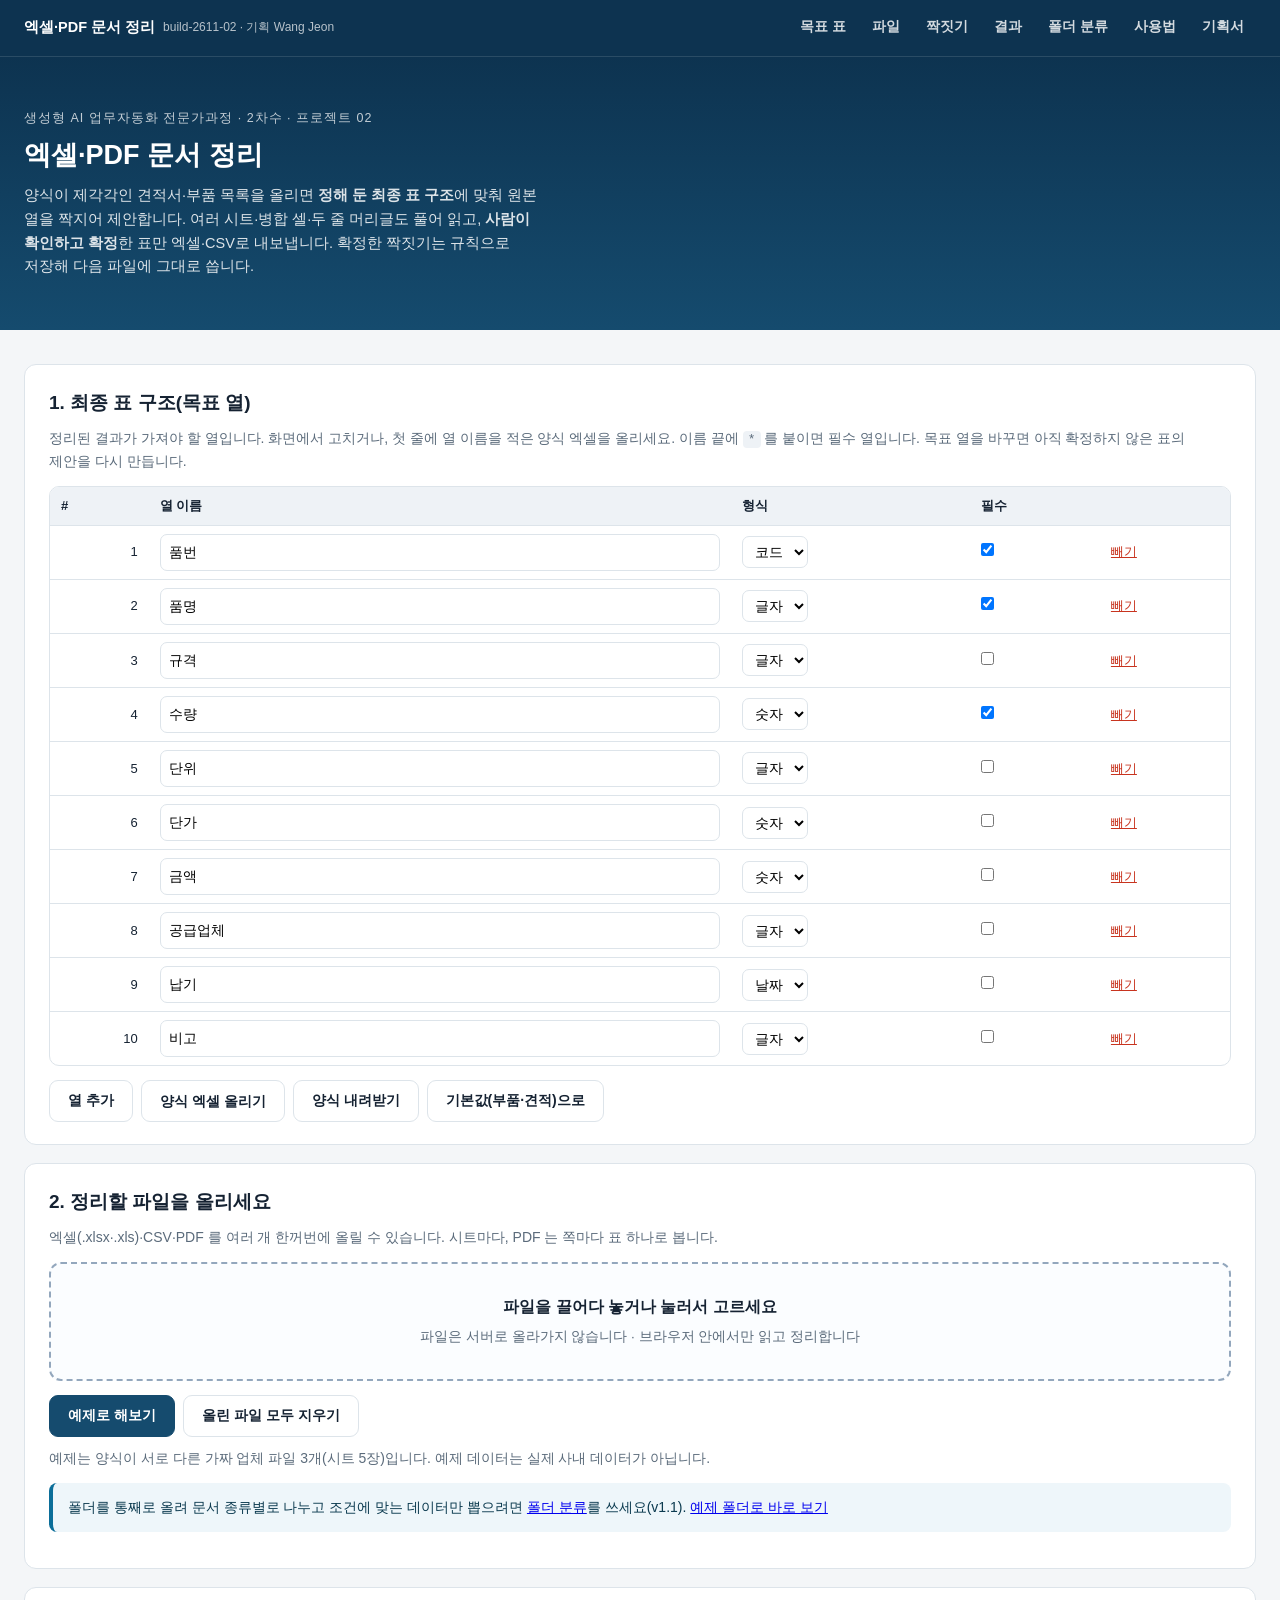
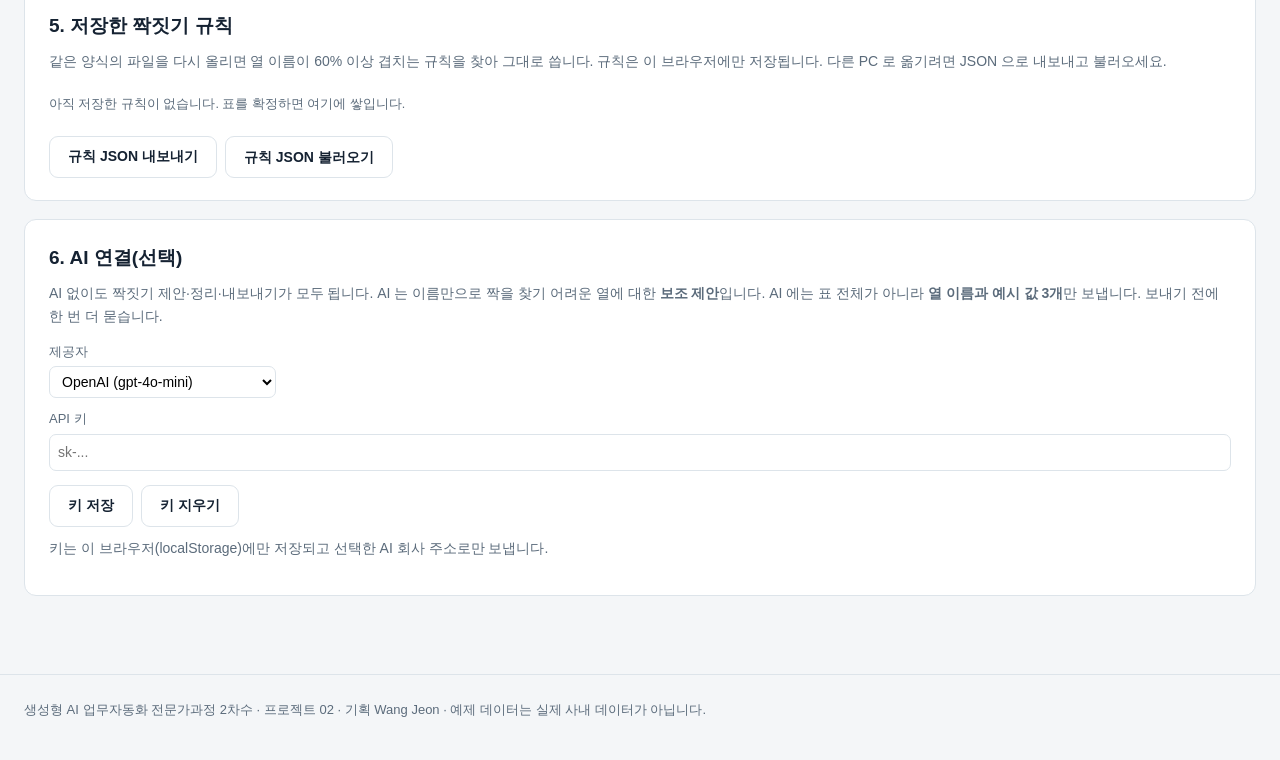
==== index.html @ 03730f7c "build-2611-02 임시 배포 Co-Authored-By: Claude Opus 5.5 <noreply@anthropic.com>" ====
<!DOCTYPE html>
<html lang="ko">
<head>
<meta charset="UTF-8">
<meta name="viewport" content="width=device-width, initial-scale=1.0">
<title>엑셀·PDF 문서 정리 — 정해진 표 구조로 열 짝짓기</title>
<meta name="description" content="양식이 제각각인 엑셀·PDF 표를 올리면 정해진 최종 표 구조에 맞춰 원본 열을 짝지어 제안하고, 사람이 확정하면 엑셀·CSV로 정리해 줍니다. 여러 시트·병합 셀·여러 줄 머리글을 처리합니다. 파일은 브라우저 안에서만 처리합니다.">
<link rel="icon" href="favicon.svg" type="image/svg+xml">
<link rel="canonical" href="https://build-2611-02.jobability.co.kr/">
<meta name="robots" content="index,follow">
<meta property="og:type" content="website">
<meta property="og:site_name" content="생성형 AI 업무자동화 전문가과정 · 2차수">
<meta property="og:url" content="https://build-2611-02.jobability.co.kr/">
<meta property="og:title" content="엑셀·PDF 문서 정리 — 생성형 AI 업무자동화 전문가과정 2차수">
<meta property="og:description" content="제각각인 엑셀·PDF 표를 정해진 표 구조로 — 열 짝짓기 제안, 사람이 확정, 엑셀·CSV 내려받기.">
<meta property="og:image" content="https://build-2611-02.jobability.co.kr/og-index.png">
<meta property="og:image:width" content="1200">
<meta property="og:image:height" content="630">
<meta property="og:locale" content="ko_KR">
<meta name="twitter:card" content="summary_large_image">
<link rel="stylesheet" href="css/style.css">
<link rel="stylesheet" href="css/app.css">
</head>
<body>

<nav class="topnav" aria-label="주요 메뉴">
  <div class="topnav-inner">
    <a class="topnav-brand" href="index.html">엑셀·PDF 문서 정리 <small>build-2611-02 · 기획 Wang Jeon</small></a>
    <ul class="topnav-links">
      <li><a href="#s-target">목표 표</a></li>
      <li><a href="#s-files">파일</a></li>
      <li><a href="#s-map">짝짓기</a></li>
      <li><a href="#s-result">결과</a></li>
      <li><a href="folder.html">폴더 분류</a></li>
      <li><a href="guide.html">사용법</a></li>
      <li><a href="plan.html">기획서</a></li>
    </ul>
  </div>
</nav>

<header class="hero"><div class="wrap">
  <div class="eyebrow">생성형 AI 업무자동화 전문가과정 · 2차수 · 프로젝트 02</div>
  <h1>엑셀·PDF 문서 정리</h1>
  <p>양식이 제각각인 견적서·부품 목록을 올리면 <b>정해 둔 최종 표 구조</b>에 맞춰 원본 열을 짝지어 제안합니다.
     여러 시트·병합 셀·두 줄 머리글도 풀어 읽고, <b>사람이 확인하고 확정</b>한 표만 엑셀·CSV로 내보냅니다.
     확정한 짝짓기는 규칙으로 저장해 다음 파일에 그대로 씁니다.</p>
</div></header>

<main><div class="wrap">

<section id="s-target" class="card">
  <h2 style="margin-top:0">1. 최종 표 구조(목표 열)</h2>
  <p class="sub">정리된 결과가 가져야 할 열입니다. 화면에서 고치거나, 첫 줄에 열 이름을 적은 양식 엑셀을 올리세요.
     이름 끝에 <code>*</code> 를 붙이면 필수 열입니다. 목표 열을 바꾸면 아직 확정하지 않은 표의 제안을 다시 만듭니다.</p>
  <div class="tablewrap"><table class="targets">
    <thead><tr><th>#</th><th>열 이름</th><th>형식</th><th>필수</th><th></th></tr></thead>
    <tbody id="targets"></tbody>
  </table></div>
  <div class="btnrow">
    <button class="btn" id="btn-add-target">열 추가</button>
    <label class="btn" for="tpl-file">양식 엑셀 올리기</label>
    <input type="file" id="tpl-file" accept=".xlsx,.xls,.csv">
    <button class="btn" id="btn-tpl">양식 내려받기</button>
    <button class="btn" id="btn-reset-target">기본값(부품·견적)으로</button>
  </div>
  <div id="target-status"></div>
</section>

<section id="s-files" class="card">
  <h2 style="margin-top:0">2. 정리할 파일을 올리세요</h2>
  <p class="sub">엑셀(.xlsx·.xls)·CSV·PDF 를 여러 개 한꺼번에 올릴 수 있습니다. 시트마다, PDF 는 쪽마다 표 하나로 봅니다.</p>
  <label class="drop" id="drop">
    <input type="file" id="file" accept=".xlsx,.xls,.csv,.pdf" multiple>
    <b>파일을 끌어다 놓거나 눌러서 고르세요</b>
    <span>파일은 서버로 올라가지 않습니다 · 브라우저 안에서만 읽고 정리합니다</span>
  </label>
  <div class="btnrow">
    <button class="btn primary" id="btn-sample">예제로 해보기</button>
    <button class="btn" id="btn-clear-files">올린 파일 모두 지우기</button>
  </div>
  <p class="sub" style="margin-top:10px">예제는 양식이 서로 다른 가짜 업체 파일 3개(시트 5장)입니다. 예제 데이터는 실제 사내 데이터가 아닙니다.</p>
  <div class="note lead-link">폴더를 통째로 올려 문서 종류별로 나누고 조건에 맞는 데이터만 뽑으려면 <a href="folder.html">폴더 분류</a>를 쓰세요(v1.1).
    <a href="folder.html#example" id="go-folder-sample">예제 폴더로 바로 보기</a></div>
  <div id="sample-links" class="btnrow"></div>
  <div id="file-status"></div>
  <div id="tables-box" hidden>
    <h3>읽은 표</h3>
    <ul id="tables" class="tables"></ul>
    <div class="btnrow">
      <button class="btn" id="btn-confirm-all">검토 중인 표를 제안대로 모두 확정</button>
    </div>
  </div>
</section>

<section id="s-map" class="card" hidden>
  <h2 style="margin-top:0">3. 열 짝짓기 확인</h2>
  <div id="map-head"></div>
  <div class="ctrl">
    <label>머리글 시작 행 <input type="number" id="h-start" min="1" step="1"></label>
    <label>머리글 줄 수 <input type="number" id="h-count" min="1" max="5" step="1"></label>
    <button class="btn" id="h-apply">이 머리글로 다시 읽기</button>
    <button class="btn" id="h-auto">자동으로</button>
  </div>
  <p class="sub">원본 미리보기 — 진한 줄은 머리글, 흐린 줄은 버린 줄(합계 등), <span class="mf-chip">병</span> 표시 칸은 병합 범위를 풀어 채운 값입니다.</p>
  <div class="tablewrap preview" id="preview"></div>
  <h3>목표 열 ← 원본</h3>
  <div class="tablewrap"><table class="maptable">
    <thead><tr><th>목표 열</th><th>원본에서 가져올 곳</th><th>근거</th><th>미리보기(앞 3줄)</th></tr></thead>
    <tbody id="maptable"></tbody>
  </table></div>
  <div class="btnrow">
    <button class="btn primary" id="btn-confirm">이 표 확정</button>
    <button class="btn" id="btn-resuggest">규칙 기반으로 다시 제안</button>
    <button class="btn" id="btn-ai">AI 제안 받기(선택)</button>
    <button class="btn" id="btn-exclude">이 표 빼기</button>
  </div>
  <div class="ctrl">
    <label class="chk"><input type="checkbox" id="save-rule" checked> 확정할 때 짝짓기 규칙으로 저장</label>
    <label>규칙 이름 <input type="text" id="rule-name" size="26"></label>
  </div>
  <div id="map-status"></div>
  <div id="map-issues"></div>
</section>

<section id="s-result" class="card" hidden>
  <h2 style="margin-top:0">4. 정리 결과</h2>
  <p class="sub">확정한 표만 모읍니다. 칸의 작은 표시는 그 값이 어디서 왔는지입니다 — 표시가 없는 값은 문서에 적힌 그대로입니다.</p>
  <div id="result-stats"></div>
  <div class="legend marks-legend" id="marks-legend"></div>
  <div class="tablewrap" id="result-table"></div>
  <div id="result-issues"></div>
  <div class="btnrow">
    <button class="btn green" id="btn-xlsx">엑셀로 내려받기</button>
    <button class="btn" id="btn-csv">CSV로 내려받기</button>
  </div>
</section>

<section id="s-rules" class="card">
  <h2 style="margin-top:0">5. 저장한 짝짓기 규칙</h2>
  <p class="sub">같은 양식의 파일을 다시 올리면 열 이름이 60% 이상 겹치는 규칙을 찾아 그대로 씁니다.
     규칙은 이 브라우저에만 저장됩니다. 다른 PC 로 옮기려면 JSON 으로 내보내고 불러오세요.</p>
  <ul id="rules" class="rules"></ul>
  <div class="btnrow">
    <button class="btn" id="btn-rules-export">규칙 JSON 내보내기</button>
    <label class="btn" for="rules-file">규칙 JSON 불러오기</label>
    <input type="file" id="rules-file" accept=".json,application/json">
  </div>
  <div id="rules-status"></div>
</section>

<section id="s-ai" class="card">
  <h2 style="margin-top:0">6. AI 연결(선택)</h2>
  <p class="sub">AI 없이도 짝짓기 제안·정리·내보내기가 모두 됩니다. AI 는 이름만으로 짝을 찾기 어려운 열에 대한 <b>보조 제안</b>입니다.
     AI 에는 표 전체가 아니라 <b>열 이름과 예시 값 3개</b>만 보냅니다. 보내기 전에 한 번 더 묻습니다.</p>
  <div class="form">
    <label>제공자
      <select id="ai-provider">
        <option value="openai">OpenAI (gpt-4o-mini)</option>
        <option value="anthropic">Anthropic (claude-haiku-5-5)</option>
      </select></label>
    <label class="wide">API 키 <input type="password" id="ai-key" autocomplete="off" placeholder="sk-..."></label>
  </div>
  <div class="btnrow">
    <button class="btn" id="btn-ai-save">키 저장</button>
    <button class="btn" id="btn-ai-forget">키 지우기</button>
  </div>
  <p class="sub" style="margin-top:10px">키는 이 브라우저(localStorage)에만 저장되고 선택한 AI 회사 주소로만 보냅니다.</p>
  <div id="ai-status"></div>
</section>

</div></main>

<footer><div class="wrap">
  생성형 AI 업무자동화 전문가과정 2차수 · 프로젝트 02 · 기획 Wang Jeon ·
  예제 데이터는 실제 사내 데이터가 아닙니다.
</div></footer>

<script src="lib/xlsx.full.min.js"></script>
<script src="js/engine.js"></script>
<script src="js/app.js"></script>
</body>
</html>
---- css/style.css ----
:root{
  --bg:#f4f6f8; --card:#fff; --ink:#152232; --sub:#5b6b7b; --line:#dde4ea;
  --brand:#154b6e; --brand-deep:#0d3350; --accent:#0b6e99;
  --ok:#0a6045; --warn:#7a4f00; --danger:#c8341f;
  --wrap:1320px; --pad:24px;
}
@media (max-width:640px){ :root{ --pad:16px; } }
*{box-sizing:border-box; margin:0; padding:0;}
html,body{background:var(--bg); color:var(--ink);
  font-family:"Pretendard","Apple SD Gothic Neo","Malgun Gothic",sans-serif;}
body{font-size:15px; line-height:1.65; word-break:keep-all; overflow-wrap:break-word;}

/* 상단 바는 고정 — 표를 아래로 훑는 동안에도 조작부가 보여야 한다.
   sticky 가 아니라 fixed 다: 조상에 overflow 가 걸리면 sticky 는 조용히 죽는다. */
.topnav{position:fixed; top:0; left:0; right:0; z-index:40;
  background:var(--brand-deep); border-bottom:1px solid rgba(255,255,255,.12);}
.topnav-inner{display:flex; align-items:center; justify-content:space-between;
  gap:20px; max-width:var(--wrap); margin:0 auto; padding:0 var(--pad); min-height:56px;}
.topnav-brand{display:flex; align-items:center; min-height:56px; color:#fff;
  font-weight:750; font-size:14.5px; text-decoration:none; white-space:nowrap;}
.topnav-brand small{font-weight:400; opacity:.7; font-size:12px; margin-left:8px;}
.topnav-links{display:flex; align-items:center; gap:2px; list-style:none; margin:0; padding:0;
  overflow-x:auto; scrollbar-width:none;}
.topnav-links::-webkit-scrollbar{display:none;}
.topnav-links a{display:flex; align-items:center; min-height:56px; padding:0 12px;
  color:rgba(255,255,255,.82); text-decoration:none; font-size:13.5px; font-weight:600;
  white-space:nowrap; border-bottom:2px solid transparent;}
.topnav-links a:hover{color:#fff;}
.topnav-links a.active{color:#fff; border-bottom-color:#7ec8a0;}
@media (max-width:860px){
  .topnav-inner{gap:10px; padding:0 14px; min-height:52px;}
  .topnav-brand{min-height:52px; font-size:13.5px;} .topnav-brand small{display:none;}
  .topnav-links a{min-height:52px; padding:0 9px; font-size:13px;}
}

.hero{background:linear-gradient(180deg,var(--brand-deep),var(--brand)); color:#fff;
  padding:52px 0 38px; margin-top:56px;}
@media (max-width:860px){ .hero{margin-top:52px; padding:38px 0 28px;} }
.hero .eyebrow{font-size:12.5px; letter-spacing:.08em; opacity:.75; margin-bottom:9px;}
.hero h1{font-size:27px; line-height:1.3; font-weight:750; margin-bottom:11px;}
.hero p{max-width:66ch; color:rgba(255,255,255,.86); font-size:14.5px;}
main{padding:34px 0 60px;}
.wrap{max-width:var(--wrap); margin:0 auto; padding:0 var(--pad);}

h2{font-size:19px; font-weight:700; margin:32px 0 8px;}
main > .wrap > :first-child{margin-top:0;}
p{margin:0 0 13px;} .sub{color:var(--sub); font-size:14px;}
code{font-family:ui-monospace,SFMono-Regular,Menlo,monospace; font-size:.92em;
  background:#eef2f6; border-radius:4px; padding:1px 5px;}

.card{background:var(--card); border:1px solid var(--line); border-radius:12px;
  padding:22px 24px; margin-bottom:18px;}
.drop{display:block; border:2px dashed #93a7bd; border-radius:12px; background:#fbfdff;
  padding:30px 20px; text-align:center; cursor:pointer; transition:border-color .15s,background .15s;}
.drop:hover,.drop.over{border-color:var(--accent); background:#f0f8fc;}
.drop b{display:block; font-size:15.5px; margin-bottom:5px;}
.drop span{color:var(--sub); font-size:13.5px;}
input[type=file]{display:none;}

.btn{display:inline-flex; align-items:center; justify-content:center; gap:6px;
  min-height:42px; padding:0 18px; border-radius:9px; border:1px solid var(--line);
  background:#fff; color:var(--ink); font-size:14px; font-weight:650; cursor:pointer;}
.btn:hover{border-color:#9fb2c4;}
.btn.primary{background:var(--brand); border-color:var(--brand); color:#fff;}
.btn.primary:hover{background:var(--brand-deep);}
.btn.green{background:var(--ok); border-color:var(--ok); color:#fff;}
.btn:disabled{opacity:.45; cursor:not-allowed;}
.btnrow{display:flex; flex-wrap:wrap; gap:8px; margin-top:14px;}

.note{border-left:4px solid var(--accent); background:#eef6fa; color:#0b3a4f;
  padding:13px 15px; border-radius:8px; font-size:14px; margin:14px 0;}
.warn{border-left:4px solid var(--danger); background:#fdeae7; color:#7a1a0c;
  padding:13px 15px; border-radius:8px; font-size:14px; margin:14px 0;}
.ok{border-left:4px solid var(--ok); background:#e9f6f0; color:#08422a;
  padding:13px 15px; border-radius:8px; font-size:14px; margin:14px 0;}

.tablewrap{overflow-x:auto; border:1px solid var(--line); border-radius:10px; background:#fff; max-height:70vh;}
table{border-collapse:collapse; width:100%; font-size:13px;}
th,td{border-bottom:1px solid var(--line); padding:8px 11px; text-align:left; white-space:nowrap;}
th{background:#eef2f6; font-weight:700; position:sticky; top:0; z-index:1;}
tr:last-child td{border-bottom:0;}
td.num{text-align:right; font-variant-numeric:tabular-nums;}
td.mono{font-family:ui-monospace,SFMono-Regular,Menlo,monospace;}
tr.flag td{background:#fdf3f1;}
/* 계산으로 채운 값은 문서에 적혀 있던 값과 **신뢰도가 다르다.**
   같은 모양으로 두면 사람이 구분하지 못한 채 그대로 믿게 된다. */
td .calc{display:inline-block; margin-left:5px; font-size:10.5px; font-weight:700;
  color:#0b3a4f; background:#dceaf3; border-radius:4px; padding:1px 5px; vertical-align:middle;}
.rev{color:var(--danger); font-weight:650; white-space:normal; min-width:240px;}

.filelist{margin:13px 0 0; padding:0; list-style:none; font-size:13.5px;}
.filelist li{padding:6px 0; border-bottom:1px solid var(--line); color:var(--sub);
  display:flex; justify-content:space-between; gap:10px;}
.filelist li:last-child{border-bottom:0;}
.stats{display:flex; flex-wrap:wrap; gap:10px; margin:14px 0 0;}
.stat{background:#eef2f6; border-radius:9px; padding:9px 14px; font-size:13.5px;}
.stat b{font-size:17px; display:block; font-variant-numeric:tabular-nums;}
footer{border-top:1px solid var(--line); padding:24px 0 40px; color:var(--sub); font-size:13px;}
---- css/app.css ----
/* 이 앱 전용 — 공통 style.css 뒤에 읽는다 */
h3{font-size:16px; font-weight:700; margin:24px 0 8px;}
.ctrl{display:flex; flex-wrap:wrap; align-items:center; gap:10px 14px; margin:12px 0; font-size:14px;}
.ctrl label{display:inline-flex; align-items:center; gap:6px;}
.ctrl input,.ctrl select,.form input,.form select,table input,table select{font:inherit; font-size:14px; padding:6px 8px; border:1px solid var(--line); border-radius:7px; background:#fff; max-width:100%;}
.ctrl input[type=number]{width:72px;}
.ctrl input[type=text]{min-width:0;}
.legend{display:flex; flex-wrap:wrap; gap:8px 14px; align-items:center; font-size:12.5px; color:var(--sub); margin:8px 0;}

.form{display:grid; grid-template-columns:repeat(auto-fill,minmax(200px,1fr)); gap:10px 12px; align-items:end; margin:12px 0;}
.form label{display:flex; flex-direction:column; gap:4px; font-size:13px; color:var(--sub); min-width:0;}
.form label.wide{grid-column:1/-1;}

/* 목표 열 */
.targets td input[type=text]{width:100%; min-width:120px;}
.targets td .x,.rules .x{border:0; background:none; color:var(--danger); cursor:pointer; font-size:13px; text-decoration:underline;}

/* 읽은 표 목록 */
.tables{list-style:none; display:grid; grid-template-columns:repeat(auto-fill,minmax(250px,1fr)); gap:8px;}
.tables button{width:100%; text-align:left; border:1px solid var(--line); border-radius:10px; background:#fff; padding:10px 12px; cursor:pointer; font:inherit; font-size:13.5px; color:var(--ink);}
.tables button:hover{border-color:var(--accent);}
.tables button.cur{border-color:var(--brand); box-shadow:0 0 0 2px #cfe2ee;}
.tables b{display:block; font-size:14px;}
.tables .meta{display:block; color:var(--sub); font-size:12.5px; margin-top:2px;}
.chip{display:inline-block; font-size:11.5px; font-weight:700; border-radius:20px; padding:1px 8px; margin-top:6px; background:#eef2f6; color:var(--sub);}
.chip.ok{background:#d6ecdf; color:var(--ok);} .chip.off{background:#f0f0f0; color:#888;} .chip.todo{background:#fbe7b5; color:var(--warn);}
.chip.ai{background:#ece4f7; color:#4a2e86;} .chip.hi{background:#d6ecdf; color:var(--ok);} .chip.mid{background:#fbe7b5; color:var(--warn);} .chip.lo{background:#fdeae7; color:#7a1a0c;}
.chip.saved{background:#dceaf3; color:#0b3a4f;}

/* 원본 미리보기 */
.preview{max-height:420px;}
.preview th.rn,.preview td.rn{position:sticky; left:0; background:#eef2f6; color:var(--sub); font-size:11.5px; text-align:right; z-index:2;}
.preview td{max-width:220px; overflow:hidden; text-overflow:ellipsis;}
.preview tr.hd td{background:#dceaf3; font-weight:700;}
.preview tr.skip td{color:#9aa6b2; text-decoration:line-through;}
.preview tr.above td{color:var(--sub); background:#fafbfc;}
.preview td.mf{background:#fff6dc;}
.preview tr.hd td.mf{background:#cfe0ec;}
.mf-chip,.mk{display:inline-block; font-size:10.5px; font-weight:700; border-radius:4px; padding:0 5px; vertical-align:middle;}
.mf-chip{background:#fbe7b5; color:var(--warn);}
.preview td.mf::after{content:'병'; margin-left:5px; font-size:10px; font-weight:700; color:var(--warn);}

/* 짝짓기 표 */
.maptable td{vertical-align:top; white-space:normal;}
.maptable td:first-child{white-space:nowrap; font-weight:700;}
.maptable td:first-child small{display:block; font-weight:400; color:var(--sub);}
.maptable select{min-width:190px;}
.maptable .const{display:block; margin-top:6px; width:100%;}
.maptable .why{font-size:12.5px; color:var(--sub); min-width:160px;}
.maptable .pv{font-size:12.5px; min-width:160px;}
.maptable tr.miss td{background:#fdf3f1;}
.maptable tr.by-ai td{background:#f6f2fb;}

/* 값 출처 표시 — 문서에 적힌 값은 표시 없음, 나머지는 신뢰도가 달라 구분한다 */
.mk.merge{background:#fbe7b5; color:var(--warn);} .mk.conv{background:#dceaf3; color:#0b3a4f;}
.mk.meta{background:#e3efe8; color:var(--ok);} .mk.ctx{background:#e3efe8; color:var(--ok);}
.mk.const{background:#ece4f7; color:#4a2e86;} .mk.calc{background:#f4d9d2; color:#7a1a0c;}
td .mk{margin-left:5px;}
#result-table{max-height:60vh;}

.rules{list-style:none; margin:8px 0 0;}
.rules li{display:flex; flex-wrap:wrap; justify-content:space-between; gap:6px 12px; padding:8px 0; border-bottom:1px solid var(--line); font-size:13.5px;}
.rules li:last-child{border-bottom:0;}
.rules .sub{font-size:12.5px; margin:0;}
.warn ul,.note ul{margin:6px 0 0 18px;}
.issues{max-height:260px; overflow:auto;}
details summary{cursor:pointer; font-weight:650; font-size:14px; margin:10px 0 6px;}

[hidden]{display:none !important;}

/* ===== v1.1 폴더 분류 ===== */
.fc-group{border:1px solid var(--line); border-radius:10px; padding:12px 14px; margin:14px 0;}
.fc-group h3{margin:0 0 8px;}
.fc-group h3 .sub{font-weight:400; font-size:13px; margin-left:6px;}
.fc-group[data-group=check]{border-color:#e7c66b; background:#fffbf0;}
.fc-group[data-group=none]{background:#fafbfc;}
.fc-files{list-style:none;}
.fc-file{display:grid; grid-template-columns:minmax(0,1.3fr) minmax(0,2fr) auto; gap:6px 14px; align-items:start;
  padding:9px 0; border-bottom:1px solid var(--line); font-size:13.5px;}
.fc-file:last-child{border-bottom:0;}
.fc-name{min-width:0;} .fc-name .chip{margin-top:0;}
.fc-dir{display:block; color:var(--sub); font-size:12px;}
.fc-why{min-width:0; font-size:12.5px; color:var(--ink);}
.fc-score{display:inline-block; font-weight:700; background:#eef2f6; border-radius:5px; padding:0 6px; margin-right:4px;}
.fc-pick select{font:inherit; font-size:13px; padding:5px 7px; border:1px solid var(--line); border-radius:7px; background:#fff; max-width:100%;}
@media (max-width:760px){ .fc-file{grid-template-columns:minmax(0,1fr);} }
.fc-ext{margin:18px 0 26px;}
.fc-ext h3{margin:0 0 4px;}
.fc-ext .stats{margin:6px 0 10px;}
.fc-table{max-height:50vh;}
.stat.bad{background:#fdeae7; color:#7a1a0c;}
td.wrapcell{white-space:normal; min-width:180px;}
.rules-json{display:block; width:100%; margin-top:8px; font-family:ui-monospace,SFMono-Regular,Menlo,monospace; font-size:12.5px;
  border:1px solid var(--line); border-radius:8px; padding:10px; background:#fbfcfd; resize:vertical;}
pre.cmd{background:#0d2233; color:#e6f0f7; border-radius:8px; padding:12px 14px; font-size:13px; overflow-x:auto; margin:8px 0 12px;
  white-space:pre-wrap; word-break:break-all;}
.lead-link{margin-top:12px;}
[hidden]{display:none !important;}
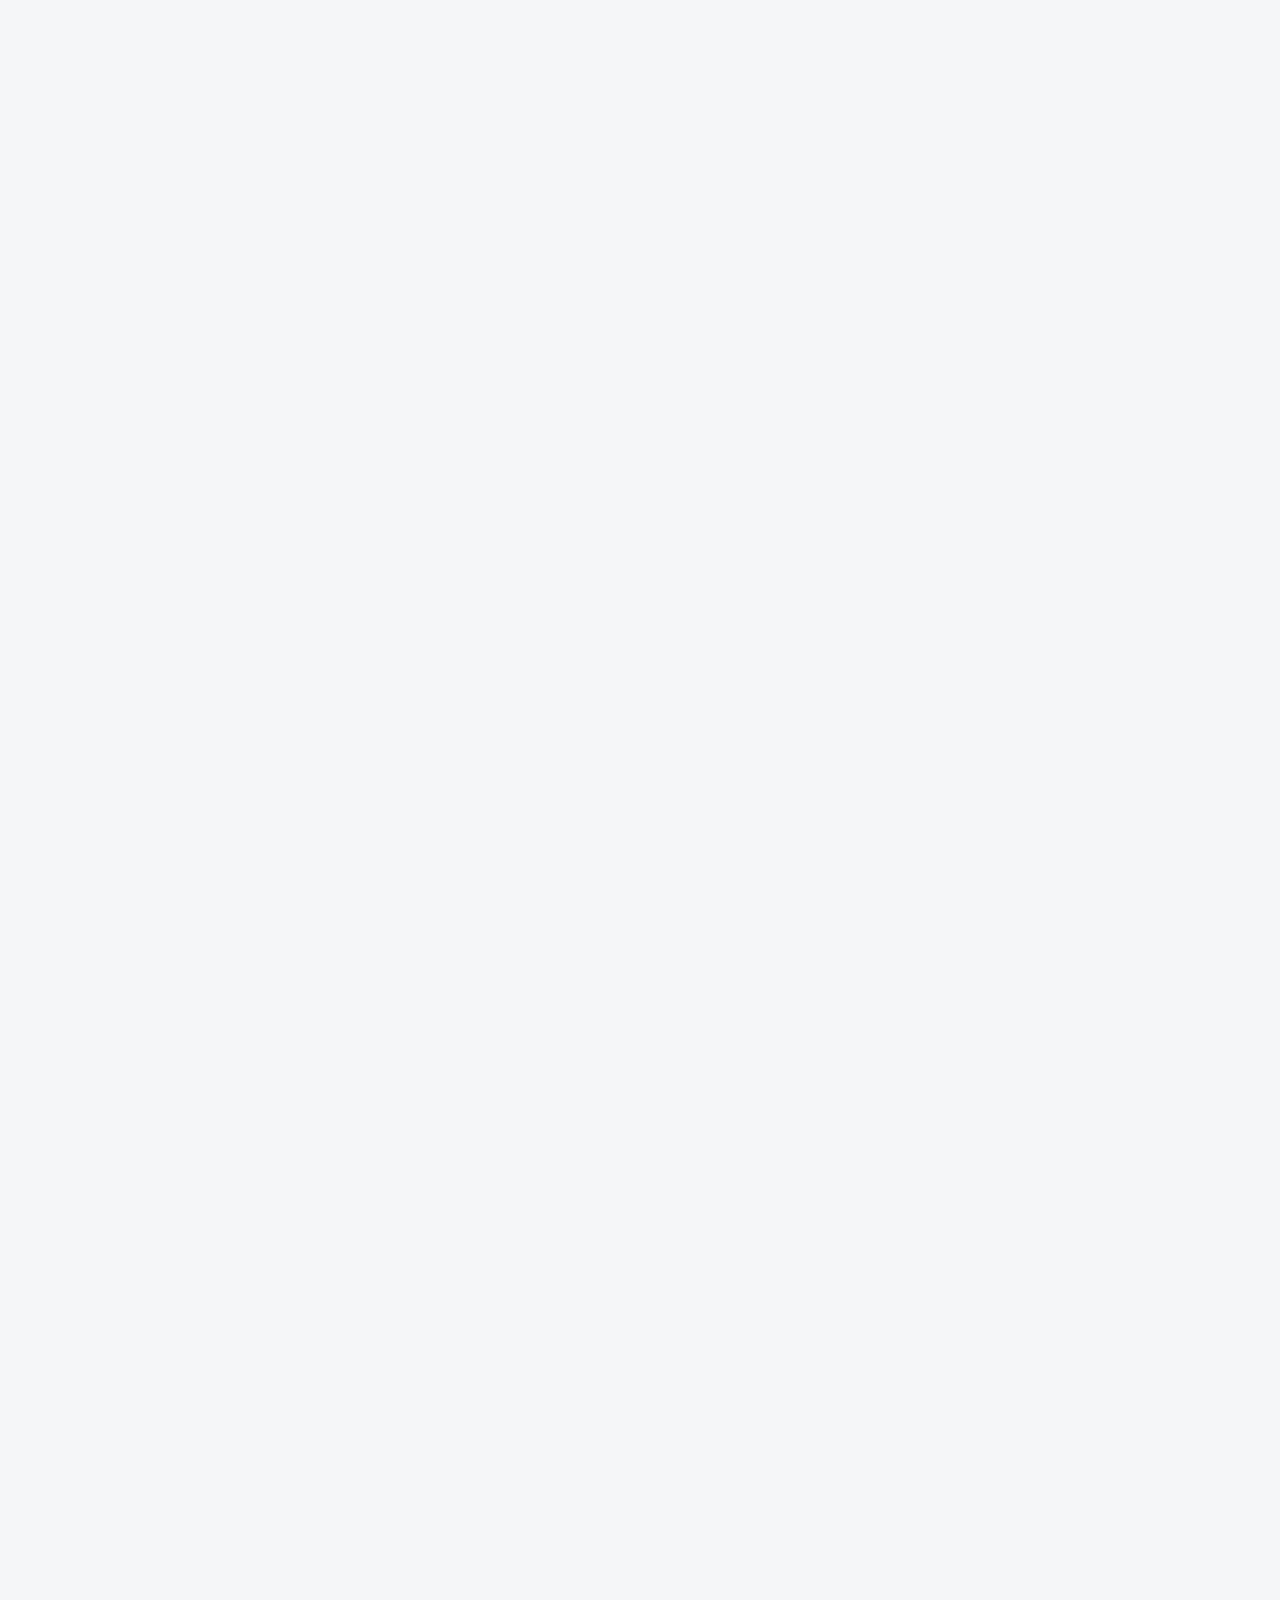
==== commit 400e3c1b: "마무리: 로그인 · 게시판 · 첫 화면(판 2026-11-13.1) · 개발 자료 전체 Co-Authored-By: Claude Fable 5.2 <noreply@anthropic" ====
--- a/index.html
+++ b/index.html
@@ -6,20 +6,26 @@
 <title>엑셀·PDF 문서 정리 — 정해진 표 구조로 열 짝짓기</title>
 <meta name="description" content="양식이 제각각인 엑셀·PDF 표를 올리면 정해진 최종 표 구조에 맞춰 원본 열을 짝지어 제안하고, 사람이 확정하면 엑셀·CSV로 정리해 줍니다. 여러 시트·병합 셀·여러 줄 머리글을 처리합니다. 파일은 브라우저 안에서만 처리합니다.">
 <link rel="icon" href="favicon.svg" type="image/svg+xml">
-<link rel="canonical" href="https://build-2611-02.jobability.co.kr/">
+<link rel="canonical" href="https://aebonlee.github.io/build-2611-02/">
 <meta name="robots" content="index,follow">
 <meta property="og:type" content="website">
 <meta property="og:site_name" content="생성형 AI 업무자동화 전문가과정 · 2차수">
-<meta property="og:url" content="https://build-2611-02.jobability.co.kr/">
+<meta property="og:url" content="https://aebonlee.github.io/build-2611-02/">
 <meta property="og:title" content="엑셀·PDF 문서 정리 — 생성형 AI 업무자동화 전문가과정 2차수">
 <meta property="og:description" content="제각각인 엑셀·PDF 표를 정해진 표 구조로 — 열 짝짓기 제안, 사람이 확정, 엑셀·CSV 내려받기.">
-<meta property="og:image" content="https://build-2611-02.jobability.co.kr/og-index.png">
+<meta property="og:image" content="https://aebonlee.github.io/build-2611-02/og-index.png">
 <meta property="og:image:width" content="1200">
 <meta property="og:image:height" content="630">
 <meta property="og:locale" content="ko_KR">
 <meta name="twitter:card" content="summary_large_image">
 <link rel="stylesheet" href="css/style.css">
 <link rel="stylesheet" href="css/app.css">
+<!-- auth-kit: 로그인 전에는 도구 화면을 감춘다(js/auth.js 가 판정 뒤 푼다) -->
+<script>document.documentElement.classList.add('auth-lock')</script>
+<link rel="stylesheet" href="css/auth.css?v=2026-11-13.1">
+<link rel="stylesheet" href="css/board.css?v=2026-11-13.1">
+<link rel="stylesheet" href="css/kit-build.css?v=2026-11-13.1">
+<!-- /auth-kit -->
 </head>
 <body>
 
@@ -178,5 +184,12 @@
 <script src="lib/xlsx.full.min.js"></script>
 <script src="js/engine.js"></script>
 <script src="js/app.js"></script>
+<!-- auth-kit: 로그인 · 사용 신청 · 승인 · 게시판(키트 정본 data10-00/kit/auth, 적용 build-2611-00/tools/kit) -->
+<script src="vendor/supabase.js?v=2026-11-13.1"></script>
+<script src="js/auth-config.js?v=2026-11-13.1"></script>
+<script src="js/kit-build.js?v=2026-11-13.1"></script>
+<script src="js/board.js?v=2026-11-13.1"></script>
+<script src="js/auth.js?v=2026-11-13.1"></script>
+<!-- /auth-kit -->
 </body>
 </html>
--- a/css/auth.css
+++ b/css/auth.css
@@ -0,0 +1,571 @@
+/* data10 로그인 키트 — 정본: data10-00/kit/auth/css/auth.css (사본을 직접 고치지 말 것)
+   로그인 전 대문 · 사용 신청 · 승인 대기 · 구성원 관리 창. 클래스는 모두 ag- / auth- 로 시작해 도구 화면과 섞이지 않는다. */
+:root {
+  --ag-ink: #172334; --ag-sub: #55657a; --ag-line: #d6dee8; --ag-bg: #f3f6f9;
+  --ag-navy: #13274b; --ag-navy-2: #0c1b36; --ag-brand: #1f5fa8; --ag-brand-d: #174a84;
+  --ag-ok: #1b6e3a; --ag-ok-bg: #e5f3ea; --ag-err: #b3261e; --ag-err-bg: #fdecea; --ag-warn: #7a5200; --ag-warn-bg: #fff4d6;
+  --ag-accent: #a9c2e2;
+  --ag-pad: 20px;
+}
+@media (min-width: 640px) { :root { --ag-pad: 28px; } }
+@media (min-width: 1024px) { :root { --ag-pad: 40px; } }
+
+/* 로그인 전에는 도구 화면을 감춘다(자리는 그대로 — 그래프 폭 계산이 흔들리지 않게 visibility) */
+html.auth-lock body > *:not(#authGate) { visibility: hidden; }
+html.auth-lock body { overflow: hidden; }
+
+.ag {
+  position: fixed; inset: 0; z-index: 2000; overflow-y: auto; -webkit-overflow-scrolling: touch;
+  background: var(--ag-bg); color: var(--ag-ink);
+  font: 16px/1.65 Pretendard, 'Apple SD Gothic Neo', 'Malgun Gothic', 'Noto Sans KR', sans-serif;
+  word-break: keep-all; overflow-wrap: break-word;
+}
+.ag[hidden] { display: none; }
+.ag *, .ag *::before, .ag *::after, .ag-modal * { box-sizing: border-box; }
+
+.ag-wrap {
+  max-width: calc(1180px + 2 * var(--ag-pad)); margin: 0 auto; padding: 0 var(--ag-pad);
+  display: grid; grid-template-columns: minmax(0, 1fr); gap: 0;
+}
+.ag-hero {
+  background: linear-gradient(160deg, var(--ag-navy) 0%, var(--ag-navy-2) 100%); color: #fff;
+  margin: 0 calc(-1 * var(--ag-pad)); padding: 36px var(--ag-pad) 32px;
+}
+.ag-side { padding: 24px 0 8px; }
+@media (min-width: 960px) {
+  .ag { background: linear-gradient(90deg, var(--ag-navy-2) 0, var(--ag-navy-2) 50%, var(--ag-bg) 50%); }
+  .ag-wrap { grid-template-columns: minmax(0, 1fr) minmax(0, 1fr); min-height: calc(100vh - 48px); align-items: center; }
+  .ag-hero { margin: 0; padding: 56px 48px 56px 0; background: none; min-height: 100%; display: flex; flex-direction: column; justify-content: center; }
+  .ag-side { padding: 56px 0 56px 48px; }
+}
+.ag-eyebrow { margin: 0 0 10px; font-size: 13.5px; letter-spacing: .02em; color: var(--ag-accent); }
+.ag-hero h1 { margin: 0 0 14px; font-size: clamp(26px, 3.6vw, 38px); line-height: 1.3; color: #fff; font-weight: 800; }
+.ag-lead { margin: 0 0 24px; color: #d7e3f2; font-size: 16.5px; max-width: 640px; }
+.ag-feats { list-style: none; margin: 0 0 24px; padding: 0; display: grid; grid-template-columns: minmax(0, 1fr); gap: 10px; }
+@media (min-width: 640px) { .ag-feats { grid-template-columns: repeat(2, minmax(0, 1fr)); } }
+.ag-feats li { border: 1px solid rgba(255, 255, 255, .14); border-radius: 12px; padding: 14px 16px; background: rgba(255, 255, 255, .05); }
+.ag-feats b { display: block; color: #fff; font-size: 15.5px; margin-bottom: 4px; }
+.ag-feats span { display: block; color: #c4d3e6; font-size: 14px; line-height: 1.55; }
+.ag-flow-t { margin: 0 0 8px; font-size: 13.5px; color: #a9c2e2; }
+.ag-flow ol { list-style: none; margin: 0; padding: 0; display: flex; flex-wrap: wrap; gap: 8px; }
+.ag-flow li { display: inline-flex; align-items: center; gap: 8px; padding: 6px 12px 6px 6px; border-radius: 999px; background: rgba(255, 255, 255, .08); color: #e6eef8; font-size: 14px; }
+.ag-n { display: inline-grid; place-items: center; width: 24px; height: 24px; border-radius: 50%; background: #fff; color: var(--ag-navy); font-weight: 700; font-size: 13px; }
+
+.ag-card { background: #fff; border: 1px solid var(--ag-line); border-radius: 16px; padding: 26px 24px; box-shadow: 0 10px 30px rgba(15, 30, 55, .08); max-width: 460px; margin: 0 auto; }
+.ag-card h2 { margin: 6px 0 8px; font-size: 21px; color: var(--ag-ink); }
+.ag-card p { margin: 0 0 12px; }
+.ag-sub { color: var(--ag-sub); font-size: 14.5px; }
+.ag-tabs { display: flex; gap: 4px; padding: 4px; background: #eef2f6; border-radius: 10px; margin: 0 0 18px; }
+.ag-tabs button { flex: 1; border: 0; background: transparent; padding: 9px 10px; border-radius: 8px; font: inherit; font-weight: 600; color: var(--ag-sub); cursor: pointer; }
+.ag-tabs button[aria-selected="true"] { background: #fff; color: var(--ag-ink); box-shadow: 0 1px 3px rgba(0, 0, 0, .1); }
+.ag-form { display: grid; gap: 12px; }
+.ag-form label { display: grid; gap: 5px; font-size: 14px; font-weight: 600; color: var(--ag-ink); }
+.ag-form small { font-weight: 400; color: var(--ag-sub); }
+.ag-form input { font: inherit; font-size: 16px; font-weight: 400; padding: 10px 12px; border: 1px solid var(--ag-line); border-radius: 9px; background: #fff; color: var(--ag-ink); width: 100%; }
+.ag-form input::placeholder { color: #8a97a8; font-weight: 400; }
+.ag-form input:focus { outline: 2px solid var(--ag-brand); outline-offset: 1px; border-color: var(--ag-brand); }
+.ag-btn { font: inherit; font-weight: 700; display: inline-flex; align-items: center; justify-content: center; gap: 6px; min-height: 44px; padding: 8px 16px;
+  border-radius: 10px; border: 1px solid var(--ag-line); background: #fff; color: var(--ag-ink); cursor: pointer; width: 100%; }
+.ag-btn:hover { border-color: var(--ag-brand); }
+.ag-btn:disabled { opacity: .6; cursor: progress; }
+.ag-primary { background: var(--ag-brand); border-color: var(--ag-brand); color: #fff; }
+.ag-primary:hover { background: var(--ag-brand-d); }
+.ag-kakao { background: #fee500; border-color: #fee500; color: #191600; }
+.ag-or { display: flex; align-items: center; gap: 10px; color: var(--ag-sub); font-size: 13px; margin: 14px 0; }
+.ag-or::before, .ag-or::after { content: ''; flex: 1; height: 1px; background: var(--ag-line); }
+.ag-hint { margin: 14px 0 0 !important; color: var(--ag-sub); font-size: 13.5px; }
+.ag-msg { margin: 12px 0 0 !important; font-size: 14px; min-height: 1em; color: var(--ag-sub); }
+.ag-msg:empty { display: none; }
+.ag-msg.is-err { color: var(--ag-err); background: var(--ag-err-bg); padding: 8px 12px; border-radius: 8px; }
+.ag-msg.is-ok { color: var(--ag-ok); background: var(--ag-ok-bg); padding: 8px 12px; border-radius: 8px; }
+.ag-link { border: 0; background: none; color: var(--ag-sub); text-decoration: underline; font: inherit; font-size: 14px; cursor: pointer; margin-top: 14px; padding: 6px 0; }
+.ag-badge { display: inline-block; padding: 3px 10px; border-radius: 999px; background: var(--ag-warn-bg); color: var(--ag-warn); font-size: 13px; font-weight: 700; }
+.ag-badge.is-off { background: var(--ag-err-bg); color: var(--ag-err); }
+.ag-claim { margin-top: 16px; padding: 14px; border: 1px dashed var(--ag-line); border-radius: 10px; font-size: 14px; color: var(--ag-sub); }
+.ag-foot { text-align: center; color: var(--ag-sub); font-size: 13px; margin: 0; padding: 14px var(--ag-pad) 22px; }
+@media (min-width: 960px) { .ag-foot { color: #8fa3bd; text-align: left; max-width: calc(1180px + 2 * var(--ag-pad)); margin: 0 auto; } }
+
+/* 상단 바 계정 칩 */
+.auth-chip { display: flex; align-items: center; gap: 6px; margin-left: auto; flex-wrap: nowrap; font-size: 13.5px; }
+.auth-chip.is-float { position: fixed; top: 10px; right: 10px; z-index: 1500; background: #fff; border: 1px solid var(--ag-line); border-radius: 999px; padding: 4px 6px 4px 12px; }
+.auth-chip-name { max-width: 9em; overflow: hidden; text-overflow: ellipsis; white-space: nowrap; font-weight: 600; }
+.auth-chip-btn { font: inherit; font-size: 13px; border: 1px solid var(--ag-line); background: #fff; color: var(--ag-ink); border-radius: 8px; padding: 5px 10px; cursor: pointer; white-space: nowrap; display: inline-flex; align-items: center; gap: 4px; }
+.auth-chip-btn:hover { border-color: var(--ag-brand); color: var(--ag-brand); }
+.auth-chip-n { display: inline-grid; place-items: center; min-width: 18px; height: 18px; padding: 0 5px; border-radius: 9px; background: var(--ag-err); color: #fff; font-size: 11.5px; font-weight: 700; }
+.auth-chip-n[hidden] { display: none; }
+@media (max-width: 639px) { .auth-chip-name { display: none; } }
+
+/* 구성원 관리 창 */
+.ag-modal { position: fixed; inset: 0; z-index: 2100; background: rgba(10, 20, 35, .5); display: flex; align-items: flex-start; justify-content: center; padding: 24px 12px; overflow-y: auto;
+  font: 15px/1.6 Pretendard, 'Apple SD Gothic Neo', 'Malgun Gothic', sans-serif; color: var(--ag-ink); word-break: keep-all; overflow-wrap: break-word; }
+.ag-modal[hidden] { display: none; }
+.ag-panel { background: #fff; border-radius: 14px; width: 100%; max-width: 980px; padding: 20px 22px 24px; }
+.ag-panel-h { display: flex; align-items: center; justify-content: space-between; gap: 12px; }
+.ag-panel-h h2 { margin: 0; font-size: 20px; }
+.ag-x { border: 0; background: none; font-size: 26px; line-height: 1; cursor: pointer; color: var(--ag-sub); padding: 4px 8px; }
+.ag-panel .ag-tabs { max-width: 320px; margin: 12px 0; }
+.ag-tablewrap { overflow-x: auto; }
+.ag-table { width: 100%; border-collapse: collapse; font-size: 14.5px; }
+.ag-table th, .ag-table td { text-align: left; vertical-align: top; padding: 10px 8px; border-bottom: 1px solid var(--ag-line); }
+.ag-table th { background: #f1f4f8; font-size: 13.5px; white-space: nowrap; }
+.ag-table small { color: var(--ag-sub); }
+.ag-acts { display: flex; flex-wrap: wrap; gap: 6px; min-width: 150px; }
+.ag-btn.ag-sm { width: auto; min-height: 34px; padding: 4px 10px; font-size: 13.5px; }
+.ag-st { display: inline-block; padding: 1px 8px; border-radius: 999px; font-size: 12.5px; font-weight: 700; background: #eef2f6; color: var(--ag-sub); }
+.ag-st.is-pending { background: var(--ag-warn-bg); color: var(--ag-warn); }
+.ag-st.is-active { background: var(--ag-ok-bg); color: var(--ag-ok); }
+.ag-st.is-disabled { background: var(--ag-err-bg); color: var(--ag-err); }
+.ag-st.is-admin { background: #e6eef9; color: var(--ag-brand-d); }
+/* 밝은 테마(plan.json landing.theme = "light") — 바탕은 --ag-bg, 글자는 --ag-ink, 강조는 --ag-accent */
+.ag-light, .ag-light .ag-hero { background: var(--ag-bg); }
+@media (min-width: 960px) { .ag.ag-light { background: var(--ag-bg); } }
+.ag-light .ag-hero { color: var(--ag-ink); }
+.ag-light .ag-hero h1 { color: var(--ag-navy); font-size: clamp(30px, 4.2vw, 46px); line-height: 1.25; }
+.ag-light .ag-eyebrow { font-size: 16px; font-weight: 700; }
+.ag-light .ag-lead { color: var(--ag-sub); font-size: 17px; }
+.ag-light .ag-feats li { background: #fff; border-color: var(--ag-line); }
+.ag-light .ag-feats b { color: var(--ag-ink); }
+.ag-light .ag-feats span { color: var(--ag-sub); }
+.ag-light .ag-flow-t { color: var(--ag-sub); }
+.ag-light .ag-flow li { background: #fff; color: var(--ag-ink); border: 1px solid var(--ag-line); }
+.ag-light .ag-n { background: var(--ag-navy); color: #fff; }
+.ag-light .ag-primary { background: var(--ag-navy); border-color: var(--ag-navy); }
+.ag-light .ag-primary:hover { background: var(--ag-navy-2); }
+@media (min-width: 960px) { .ag-light .ag-foot { color: var(--ag-sub); } }
+/* 대문 그림(SVG) — 현장 데이터 → 관리도. 색은 currentColor 하나로(테마마다 .ag-art color 만 바꾼다) */
+.ag-hero { position: relative; overflow: hidden; }
+.ag-hero > :not(.ag-art) { position: relative; z-index: 1; }
+.ag-art { position: absolute; z-index: 0; pointer-events: none; color: #7fa6d6; opacity: .3;
+  right: -40px; top: 8px; width: min(560px, 78%); height: auto; }
+.ag-par { transition: transform .6s cubic-bezier(.2, .7, .2, 1); }
+.ag-line { fill: none; stroke: currentColor; stroke-width: 2.5; stroke-linecap: round; }
+.ag-ucl { stroke: currentColor; stroke-width: 1; stroke-dasharray: 5 6; opacity: .55; }
+.ag-lbl { fill: currentColor; font-size: 12px; opacity: .7; font-family: inherit; }
+.ag-pt { fill: var(--ag-navy-2); stroke: currentColor; stroke-width: 2; }
+.ag-ring { fill: none; stroke: currentColor; stroke-width: 2; transform-box: fill-box; transform-origin: center; opacity: 0; }
+@media (max-width: 639px) { .ag-art { width: 92%; right: -24px; top: 0; opacity: .28; } .ag-lbl { display: none; } }
+/* 데스크톱: 왼쪽 칸 맨 아래 띠(내용과 겹치지 않게 그만큼 아래 여백을 둔다) */
+@media (min-width: 960px) {
+  .ag-hero { padding-bottom: 210px; }
+  .ag-art { top: auto; bottom: 34px; left: 0; right: 32px; width: auto; max-width: 600px; opacity: .55; }
+}
+.ag-light .ag-art { color: var(--ag-navy); opacity: .26; }
+.ag-light .ag-pt { fill: var(--ag-bg); }
+
+/* 「이렇게 씁니다」 단계 — 차례로 밝아진다(그림의 점과 함께) */
+.ag-flow li { transition: background-color .35s, box-shadow .35s, color .35s; }
+.ag-flow li.is-on { background: rgba(255, 255, 255, .18); box-shadow: inset 0 0 0 1px rgba(255, 255, 255, .45); color: #fff; }
+.ag-light .ag-flow li.is-on { background: #fff; box-shadow: inset 0 0 0 1.5px var(--ag-navy); color: var(--ag-navy); }
+
+/* 효과 — .ag-fx 는 JS 가 처음 한 번만 붙인다(모션 최소화면 붙이지 않음). 효과가 없어도 모든 내용은 보인다. */
+@keyframes agDraw { to { stroke-dashoffset: 0; } }
+@keyframes agFade { from { opacity: 0; } }
+@keyframes agUp { from { opacity: 0; transform: translateY(12px); } }
+@keyframes agPop { from { opacity: 0; transform: scale(.4); } }
+@keyframes agPulse { 0% { opacity: .85; transform: scale(.6); } 100% { opacity: 0; transform: scale(2.2); } }
+.ag-fx .ag-line { stroke-dasharray: 1; stroke-dashoffset: 1; animation: agDraw 1.8s cubic-bezier(.4, 0, .2, 1) .2s forwards; }
+.ag-fx .ag-area { animation: agFade 1.2s ease 1s both; }
+.ag-fx .ag-pt { transform-box: fill-box; transform-origin: center; animation: agPop .45s cubic-bezier(.2, .9, .3, 1.4) var(--d, 1s) both; }
+.ag-fx .ag-eyebrow, .ag-fx .ag-hero h1, .ag-fx .ag-lead { animation: agUp .6s ease both; }
+.ag-fx .ag-hero h1 { animation-delay: .08s; } .ag-fx .ag-lead { animation-delay: .16s; }
+.ag-fx .ag-feats li { animation: agUp .55s ease both; }
+.ag-fx .ag-feats li:nth-child(1) { animation-delay: .28s; } .ag-fx .ag-feats li:nth-child(2) { animation-delay: .36s; }
+.ag-fx .ag-feats li:nth-child(3) { animation-delay: .44s; } .ag-fx .ag-feats li:nth-child(4) { animation-delay: .52s; }
+.ag-fx .ag-flow { animation: agUp .55s ease .62s both; }
+.ag-fx .ag-card { animation: agUp .6s ease .18s both; }
+.ag-ring { animation: agPulse 2.4s ease-out infinite; }
+.ag-feats li { transition: border-color .25s, background-color .25s; }
+.ag-feats li:hover { border-color: rgba(255, 255, 255, .32); background: rgba(255, 255, 255, .08); }
+.ag-light .ag-feats li:hover { border-color: var(--ag-navy); background: #fff; }
+
+/* ───────── 대문 사진 ───────── */
+.ag-sr { position: absolute !important; width: 1px; height: 1px; overflow: hidden; clip: rect(0 0 0 0); white-space: nowrap; }
+/* banner: 완성 그림을 위에 그대로(잘리지 않게), 아래에 기능 · 로그인 */
+.ag.ag-has-banner { background: var(--ag-bg); }
+.ag-banner { background: var(--ag-navy-2); display: flex; justify-content: center; }
+.ag-banner { cursor: pointer; }
+.ag-banner img { display: block; width: 100%; max-width: 1600px; height: auto; max-height: 72vh; object-fit: contain; }
+/* 데스크톱: 그림 아래로 로그인 카드가 첫 화면에 걸리게 높이를 줄인다 */
+@media (min-width: 960px) { .ag-banner img { max-height: 52vh; } }
+.ag-banner:focus-visible { outline: 3px solid var(--ag-brand); outline-offset: -3px; }
+.ag-wrap-banner { padding-top: 24px; padding-bottom: 8px; }
+.ag-has-banner .ag-hero-sub { background: none; color: var(--ag-ink); margin: 0; padding: 0 0 8px; }
+.ag-has-banner .ag-feats li { background: #fff; border-color: var(--ag-line); }
+.ag-has-banner .ag-feats b { color: var(--ag-ink); } .ag-has-banner .ag-feats span { color: var(--ag-sub); }
+.ag-has-banner .ag-flow-t { color: var(--ag-sub); }
+.ag-has-banner .ag-flow li { background: #fff; color: var(--ag-ink); border: 1px solid var(--ag-line); }
+.ag-has-banner .ag-flow li.is-on { box-shadow: inset 0 0 0 1.5px var(--ag-brand); color: var(--ag-brand-d); }
+.ag-has-banner .ag-n { background: var(--ag-navy); color: #fff; }
+@media (min-width: 960px) {
+  .ag-wrap-banner { min-height: 0; align-items: start; padding-top: 32px; }
+  .ag-has-banner .ag-hero-sub { padding: 8px 40px 24px 0; min-height: 0; }
+  .ag-has-banner .ag-side { padding: 8px 0 24px 40px; }
+  .ag-has-banner .ag-foot { color: var(--ag-sub); }
+}
+/* cover: 사진 위에 대표색을 덮는다(글자 대비를 위해 왼쪽을 더 짙게) */
+.ag-hero.ag-cover { background:
+  linear-gradient(100deg, color-mix(in srgb, var(--ag-navy-2) 94%, transparent) 0%, color-mix(in srgb, var(--ag-navy) 82%, transparent) 55%, color-mix(in srgb, var(--ag-navy) 45%, transparent) 100%),
+  var(--ag-photo) center / cover no-repeat, var(--ag-navy-2); }
+@media (min-width: 960px) {
+  .ag.ag-has-cover { background: linear-gradient(90deg, var(--ag-navy-2) 0, var(--ag-navy-2) 50%, var(--ag-bg) 50%); }
+  .ag-has-cover .ag-wrap { max-width: none; padding-left: 0; }
+  .ag-has-cover .ag-hero.ag-cover { margin: 0; padding: 56px 48px 56px max(var(--ag-pad), calc((100vw - 1180px) / 2)); min-height: 100vh; }
+}
+
+@media (prefers-reduced-motion: reduce) {
+  .ag *, .ag-modal * { transition: none !important; animation: none !important; }
+  .ag-ring { opacity: .6; }
+}
+
+/* ═════════ 홈페이지 모드(로그인 전) — hp-* ═════════
+   색은 과제마다 --ag-navy · --ag-navy-2 · --ag-brand · --ag-brand-d · --ag-accent 로 바뀐다(plan.json landing.colors). */
+.ag.ag-home { background: #fff; color: var(--ag-ink); scroll-behavior: smooth; }
+@media (min-width: 960px) { .ag.ag-home { background: #fff; } }
+.ag-home.hp-modal-open { overflow: hidden; }
+.hp { --hp-pad: var(--ag-pad); --hp-max: 1200px; --hp-soft: #f4f7fb; --hp-line: #e2e8f0; font-size: 16px; }
+.hp-in { max-width: calc(var(--hp-max) + 2 * var(--hp-pad)); margin: 0 auto; padding: 0 var(--hp-pad); }
+.hp a { color: inherit; }
+.hp h1, .hp h2, .hp h3 { margin: 0; letter-spacing: -0.01em; }
+.hp-ic { width: 24px; height: 24px; fill: none; stroke: currentColor; stroke-width: 1.7; stroke-linecap: round; stroke-linejoin: round; flex: none; }
+.hp-ic-s { width: 17px; height: 17px; fill: none; stroke: currentColor; stroke-width: 1.9; stroke-linecap: round; stroke-linejoin: round; flex: none; }
+
+/* 머리글 */
+.hp-nav { position: sticky; top: 0; z-index: 30; background: rgba(255, 255, 255, .92); backdrop-filter: saturate(1.4) blur(10px); border-bottom: 1px solid transparent; transition: border-color .2s, box-shadow .2s; }
+.hp-nav.is-scrolled { border-bottom-color: var(--hp-line); box-shadow: 0 6px 20px rgba(15, 30, 55, .06); }
+.hp-nav-in { display: flex; align-items: center; gap: 18px; min-height: 66px; }
+.hp-brand { display: flex; align-items: center; gap: 12px; text-decoration: none; min-width: 0; flex: 1 1 auto; }
+.hp-logo { height: 30px; width: auto; display: block; }
+.hp-wordmark { display: inline-flex; flex-direction: column; line-height: 1.05; font-weight: 800; font-size: 18px; color: var(--ag-navy); white-space: nowrap; }
+.hp-wordmark small { font-size: 10.5px; font-weight: 700; letter-spacing: .14em; color: var(--ag-sub); margin-top: 3px; }
+.hp-div { width: 1px; height: 26px; background: var(--hp-line); flex: none; }
+.hp-tool { display: inline-flex; align-items: center; gap: 9px; min-width: 0; }
+.hp-mark { display: inline-grid; place-items: center; width: 32px; height: 32px; border-radius: 9px; flex: none;
+  background: linear-gradient(135deg, var(--ag-brand), var(--ag-navy)); color: #fff; box-shadow: 0 4px 12px color-mix(in srgb, var(--ag-brand) 35%, transparent); }
+.hp-mark-ic { width: 18px; height: 18px; fill: none; stroke: currentColor; stroke-width: 2; stroke-linecap: round; stroke-linejoin: round; }
+.hp-tool-t { font-weight: 700; font-size: 15.5px; color: var(--ag-ink); white-space: nowrap; overflow: hidden; text-overflow: ellipsis; }
+.hp-links { display: none; gap: 4px; }
+.hp-links a { text-decoration: none; color: var(--ag-sub); font-weight: 600; font-size: 14.5px; padding: 8px 12px; border-radius: 8px; }
+.hp-links a:hover { color: var(--ag-ink); background: var(--hp-soft); }
+.hp-acts { display: flex; gap: 8px; flex: none; }
+@media (min-width: 1024px) { .hp-links { display: flex; } }
+@media (max-width: 639px) { .hp-wordmark small, .hp-div, .hp-tool-t { display: none; } .hp-acts .hp-ghost { display: none; } }
+
+/* 단추 */
+.hp-btn { font: inherit; font-weight: 700; font-size: 14.5px; display: inline-flex; align-items: center; justify-content: center; gap: 8px;
+  min-height: 42px; padding: 9px 18px; border-radius: 10px; border: 1px solid transparent; cursor: pointer; text-decoration: none; white-space: nowrap; transition: background-color .2s, border-color .2s, transform .15s, box-shadow .2s; }
+.hp-btn:focus-visible { outline: 3px solid color-mix(in srgb, var(--ag-brand) 45%, transparent); outline-offset: 2px; }
+.hp-lg { min-height: 50px; padding: 12px 24px; font-size: 16px; border-radius: 12px; }
+.hp-primary { background: var(--ag-brand); color: #fff; box-shadow: 0 6px 18px color-mix(in srgb, var(--ag-brand) 30%, transparent); }
+.hp-primary:hover { background: var(--ag-brand-d); transform: translateY(-1px); }
+.hp-ghost { background: transparent; color: var(--ag-ink); border-color: var(--hp-line); }
+.hp-ghost:hover { border-color: var(--ag-brand); color: var(--ag-brand-d); }
+.hp-line { background: rgba(255, 255, 255, .08); color: #fff; border-color: rgba(255, 255, 255, .45); }
+.hp-line:hover { background: rgba(255, 255, 255, .16); }
+
+/* 히어로 */
+.hp-hero { position: relative; overflow: hidden; color: #fff;
+  background: radial-gradient(1200px 520px at 85% 15%, color-mix(in srgb, var(--ag-brand) 55%, transparent), transparent 60%),
+              linear-gradient(160deg, var(--ag-navy) 0%, var(--ag-navy-2) 100%); }
+.hp-hero::after { content: ''; position: absolute; inset: 0; pointer-events: none; opacity: .18;
+  background-image: radial-gradient(rgba(255, 255, 255, .55) 1px, transparent 1.2px); background-size: 26px 26px;
+  -webkit-mask-image: linear-gradient(180deg, #000 0%, transparent 85%); mask-image: linear-gradient(180deg, #000 0%, transparent 85%); }
+.hp-cover { background: linear-gradient(100deg, color-mix(in srgb, var(--ag-navy-2) 95%, transparent) 0%, color-mix(in srgb, var(--ag-navy) 86%, transparent) 50%, color-mix(in srgb, var(--ag-navy) 55%, transparent) 100%), var(--hp-photo) center / cover no-repeat, var(--ag-navy-2); }
+.hp-hero-in { position: relative; z-index: 1; display: grid; grid-template-columns: minmax(0, 1fr); gap: 40px; padding-top: 56px; padding-bottom: 64px; align-items: center; }
+@media (min-width: 1024px) { .hp-hero-in { grid-template-columns: minmax(0, 1fr) minmax(0, 1.08fr); gap: 56px; padding-top: 84px; padding-bottom: 96px; min-height: min(78vh, 760px); } }
+.hp-eyebrow { display: inline-flex; align-items: center; gap: 8px; margin: 0 0 16px; font-size: 14px; font-weight: 700; letter-spacing: .02em; color: var(--ag-accent); }
+.hp-eyebrow::before { content: ''; width: 22px; height: 2px; background: currentColor; border-radius: 2px; }
+.hp-hero h1 { font-size: clamp(30px, 4.6vw, 54px); line-height: 1.18; font-weight: 800; color: #fff; }
+.hp-lead { margin: 18px 0 0; font-size: clamp(16px, 1.5vw, 18.5px); line-height: 1.7; color: rgba(255, 255, 255, .84); max-width: 640px; }
+.hp-cta-row { display: flex; flex-wrap: wrap; gap: 12px; margin-top: 30px; }
+.hp-trust-chips { list-style: none; padding: 0; margin: 26px 0 0; display: flex; flex-wrap: wrap; gap: 8px 18px; }
+.hp-trust-chips li { display: inline-flex; align-items: center; gap: 7px; font-size: 14px; color: rgba(255, 255, 255, .78); }
+.hp-hero-vis { position: relative; }
+.hp-frame { margin: 0; border-radius: 14px; overflow: hidden; background: #fff; box-shadow: 0 30px 70px rgba(5, 12, 30, .45), 0 0 0 1px rgba(255, 255, 255, .12); }
+.hp-frame-bar { display: flex; align-items: center; gap: 6px; height: 34px; padding: 0 14px; background: #eef2f7; border-bottom: 1px solid #dfe5ee; }
+.hp-frame-bar i { width: 10px; height: 10px; border-radius: 50%; background: #cfd7e2; }
+.hp-frame-bar i:nth-child(1) { background: #ff6159; } .hp-frame-bar i:nth-child(2) { background: #ffbd2e; } .hp-frame-bar i:nth-child(3) { background: #28c941; }
+.hp-frame-bar span { margin-left: 10px; font-size: 12px; color: #6b7a8c; background: #fff; border-radius: 6px; padding: 2px 10px; overflow: hidden; text-overflow: ellipsis; white-space: nowrap; }
+.hp-frame img { display: block; width: 100%; height: auto; max-height: 520px; object-fit: cover; object-position: top left; }
+.hp-photo { margin: 0; border-radius: 18px; overflow: hidden; box-shadow: 0 30px 70px rgba(5, 12, 30, .45), 0 0 0 1px rgba(255, 255, 255, .12); aspect-ratio: 16 / 10; }
+.hp-photo img { width: 100%; height: 100%; object-fit: cover; display: block; }
+.hp-art { color: color-mix(in srgb, var(--ag-accent) 70%, #fff); opacity: .9; }
+.hp-art .ag-art { position: static; width: 100%; opacity: 1; }
+.hp-float { position: absolute; display: flex; align-items: center; gap: 10px; padding: 11px 16px; border-radius: 12px; background: #fff; color: var(--ag-ink);
+  font-weight: 700; font-size: 14px; box-shadow: 0 14px 34px rgba(5, 12, 30, .28); max-width: 260px; }
+.hp-float .hp-ic { color: var(--ag-brand); width: 22px; height: 22px; }
+.hp-float-1 { left: -18px; bottom: 28px; } .hp-float-2 { right: -14px; top: -16px; }
+@media (max-width: 1023px) { .hp-float { display: none; } }
+
+/* 배너(완성 그림) */
+.hp-banner { background: var(--ag-navy-2); }
+.hp-banner-btn { display: block; width: 100%; padding: 0; border: 0; background: none; cursor: pointer; }
+.hp-banner img { display: block; width: 100%; max-width: 1680px; margin: 0 auto; height: auto; max-height: 78vh; object-fit: contain; }
+.hp-intro { background: linear-gradient(160deg, var(--ag-navy) 0%, var(--ag-navy-2) 100%); color: #fff; }
+.hp-intro-in { display: flex; flex-wrap: wrap; align-items: center; justify-content: space-between; gap: 18px 40px; padding-top: 34px; padding-bottom: 80px; }   /* 아래 목표 카드가 40px 겹쳐 올라오므로 여백을 넉넉히 */
+.hp-intro .hp-cta-row { margin-top: 0; }
+.hp-h1s { font-size: clamp(22px, 2.6vw, 30px); line-height: 1.3; font-weight: 800; color: #fff; }
+.hp-intro .hp-lead { margin-top: 8px; font-size: 16px; }
+
+/* 섹션 */
+.hp-sec { padding: 72px 0; }
+@media (min-width: 1024px) { .hp-sec { padding: 96px 0; } }
+.hp-alt { background: var(--hp-soft); }
+.hp-head { max-width: 720px; margin: 0 0 40px; }
+.hp-kicker { margin: 0 0 10px; font-size: 13.5px; font-weight: 800; letter-spacing: .12em; color: var(--ag-brand); }
+.hp-head h2 { font-size: clamp(25px, 3vw, 36px); line-height: 1.25; font-weight: 800; color: var(--ag-ink); }
+.hp-goals { padding: 0; margin-top: -40px; position: relative; z-index: 2; }
+.hp-goal-grid { display: grid; grid-template-columns: minmax(0, 1fr); gap: 14px; }
+@media (min-width: 768px) { .hp-goal-grid { grid-template-columns: repeat(3, minmax(0, 1fr)); } }
+.hp-goal { background: #fff; border: 1px solid var(--hp-line); border-radius: 16px; padding: 22px 22px 20px; box-shadow: 0 14px 36px rgba(15, 30, 55, .08); }
+.hp-goal-n { display: inline-block; font-weight: 800; font-size: 13px; color: var(--ag-brand); letter-spacing: .08em; margin-bottom: 8px; }
+.hp-goal p { margin: 0; font-size: 15.5px; line-height: 1.6; color: var(--ag-ink); }
+.hp-feat-grid { display: grid; grid-template-columns: minmax(0, 1fr); gap: 16px; }
+@media (min-width: 640px) { .hp-feat-grid { grid-template-columns: repeat(2, minmax(0, 1fr)); } }
+@media (min-width: 1024px) { .hp-feat-grid { grid-template-columns: repeat(3, minmax(0, 1fr)); gap: 20px; } }
+.hp-feat { border: 1px solid var(--hp-line); border-radius: 16px; padding: 26px 24px; background: #fff; transition: border-color .2s, box-shadow .2s, transform .2s; }
+.hp-feat:hover { border-color: color-mix(in srgb, var(--ag-brand) 40%, var(--hp-line)); box-shadow: 0 16px 34px rgba(15, 30, 55, .08); transform: translateY(-2px); }
+.hp-feat-ic { display: inline-grid; place-items: center; width: 46px; height: 46px; border-radius: 12px; margin-bottom: 16px;
+  background: color-mix(in srgb, var(--ag-brand) 11%, #fff); color: var(--ag-brand); }
+.hp-feat h3 { font-size: 18px; font-weight: 800; color: var(--ag-ink); margin-bottom: 8px; }
+.hp-feat p { margin: 0; font-size: 15px; line-height: 1.65; color: var(--ag-sub); }
+.hp-steps { list-style: none; margin: 0; padding: 0; display: grid; grid-template-columns: minmax(0, 1fr); gap: 14px; counter-reset: st; }
+@media (min-width: 768px) { .hp-steps { grid-template-columns: repeat(auto-fit, minmax(170px, 1fr)); } }
+.hp-step { position: relative; background: #fff; border: 1px solid var(--hp-line); border-radius: 16px; padding: 22px 20px; transition: border-color .35s, box-shadow .35s; }
+.hp-step.is-on { border-color: var(--ag-brand); box-shadow: 0 0 0 3px color-mix(in srgb, var(--ag-brand) 16%, transparent); }
+.hp-step-n { display: inline-grid; place-items: center; width: 34px; height: 34px; border-radius: 50%; background: var(--ag-navy); color: #fff; font-weight: 800; margin-bottom: 14px; }
+.hp-step.is-on .hp-step-n { background: var(--ag-brand); }
+.hp-step h3 { font-size: 16.5px; font-weight: 800; color: var(--ag-ink); margin-bottom: 6px; }
+.hp-step p { margin: 0; font-size: 14.5px; line-height: 1.6; color: var(--ag-sub); }
+.hp-screen .hp-frame { box-shadow: 0 30px 70px rgba(15, 30, 55, .16), 0 0 0 1px var(--hp-line); }
+.hp-screen .hp-frame img { max-height: none; }
+.hp-cap { margin: 12px 0 0; text-align: center; font-size: 13.5px; color: var(--ag-sub); }
+.hp-trust { display: grid; grid-template-columns: minmax(0, 1fr); gap: 16px; }
+@media (min-width: 768px) { .hp-trust { grid-template-columns: repeat(3, minmax(0, 1fr)); } }
+.hp-tr { background: #fff; border-radius: 16px; padding: 26px 24px; border: 1px solid var(--hp-line); }
+.hp-tr > .hp-ic { color: var(--ag-brand); width: 30px; height: 30px; margin-bottom: 14px; }
+.hp-tr h3 { font-size: 17.5px; font-weight: 800; color: var(--ag-ink); margin-bottom: 8px; }
+.hp-tr p { margin: 0; font-size: 15px; line-height: 1.65; color: var(--ag-sub); }
+.hp-band { background: linear-gradient(120deg, var(--ag-navy) 0%, var(--ag-brand) 100%); color: #fff; }
+.hp-band-in { display: flex; flex-wrap: wrap; align-items: center; justify-content: space-between; gap: 18px 40px; padding-top: 56px; padding-bottom: 56px; }
+.hp-band h2 { font-size: clamp(22px, 2.6vw, 30px); font-weight: 800; color: #fff; }
+.hp-band p { margin: 8px 0 0; color: rgba(255, 255, 255, .82); }
+.hp-band .hp-cta-row { margin-top: 0; }
+.hp-onband { background: #fff; color: var(--ag-navy); }
+.hp-onband:hover { transform: translateY(-1px); }
+.hp-line-band { background: transparent; color: #fff; border-color: rgba(255, 255, 255, .6); }
+.hp-foot { background: var(--ag-navy-2); color: rgba(255, 255, 255, .72); font-size: 14px; }
+.hp-foot-in { padding-top: 34px; padding-bottom: 38px; display: grid; gap: 6px; }
+.hp-foot-brand { display: flex; flex-wrap: wrap; gap: 6px 12px; align-items: baseline; color: #fff; }
+.hp-foot-brand b { font-size: 16px; }
+.hp-foot p { margin: 0; } .hp-foot a { color: #fff; }
+.hp-foot-s { font-size: 13px; color: rgba(255, 255, 255, .55); }
+
+/* 로그인 창 */
+.hp-modal { position: fixed; inset: 0; z-index: 60; background: rgba(8, 16, 32, .55); backdrop-filter: blur(3px); display: flex; align-items: center; justify-content: center; padding: 18px; overflow-y: auto; }
+.hp-modal[hidden] { display: none; }
+.hp-dialog { position: relative; width: 100%; max-width: 440px; margin: auto; }
+.hp-dialog .ag-card { margin: 0; max-width: none; box-shadow: 0 30px 80px rgba(5, 12, 30, .35); }
+.hp-x { position: absolute; top: 10px; right: 12px; z-index: 2; border: 0; background: none; font-size: 26px; line-height: 1; color: var(--ag-sub); cursor: pointer; padding: 6px 8px; border-radius: 8px; }
+.hp-x:hover { background: var(--hp-soft, #f1f4f8); color: var(--ag-ink); }
+.hp-dialog .ag-tabs { margin-right: 34px; }
+
+/* 밝은 테마(light) — 히어로를 크림 · 남색으로 */
+.ag-light .hp-hero { background: radial-gradient(1000px 480px at 85% 10%, color-mix(in srgb, var(--ag-accent) 12%, transparent), transparent 60%), var(--ag-bg); color: var(--ag-ink); }
+.ag-light .hp-hero::after { opacity: .5; background-image: radial-gradient(color-mix(in srgb, var(--ag-navy) 18%, transparent) 1px, transparent 1.2px); }
+.ag-light .hp-hero h1 { color: var(--ag-navy); }
+.ag-light .hp-lead, .ag-light .hp-trust-chips li { color: var(--ag-sub); }
+.ag-light .hp-line { color: var(--ag-navy); border-color: color-mix(in srgb, var(--ag-navy) 35%, transparent); background: transparent; }
+.ag-light .hp-primary { background: var(--ag-navy); box-shadow: 0 6px 18px color-mix(in srgb, var(--ag-navy) 25%, transparent); }
+.ag-light .hp-primary:hover { background: var(--ag-navy-2); }
+.ag-light .hp-frame, .ag-light .hp-photo { box-shadow: 0 30px 70px rgba(40, 30, 20, .18), 0 0 0 1px var(--hp-line); }
+
+/* 떠오르기 — JS 가 hp-anim 을 붙였을 때만 숨긴다(효과가 꺼져도 내용은 보인다) */
+.hp-anim .hp-rv { opacity: 0; transform: translateY(18px); transition: opacity .7s ease, transform .7s cubic-bezier(.2, .7, .2, 1); }
+.hp-anim .hp-rv.is-in { opacity: 1; transform: none; }
+@media (prefers-reduced-motion: reduce) { .hp-anim .hp-rv { opacity: 1; transform: none; transition: none; } .ag-home { scroll-behavior: auto; } }
+
+/* ═════════ 도구 화면 틀(로그인 뒤) — kit-shell ═════════
+   앱 원본 CSS 는 그대로 두고 #nav · .side/.sidebar · .topbar 를 덮는다. 두 갈래:
+   kit-a = .side + #nav a > .no · .t · .s(12개) / kit-b = .sidebar + .side-nav a > svg · span(03 · 07 · 08) */
+.kit-ic { width: 18px; height: 18px; fill: none; stroke: currentColor; stroke-width: 1.8; stroke-linecap: round; stroke-linejoin: round; flex: none; }
+
+/* 왼쪽 메뉴 — 회사 남색 */
+.kit-shell .side, .kit-shell .sidebar { background: linear-gradient(180deg, var(--ag-navy) 0%, var(--ag-navy-2) 100%) !important; color: #e8eef7; }
+.kit-shell #nav { display: flex; flex-direction: column; gap: 2px; }
+.kit-shell #nav a { color: rgba(232, 238, 247, .82) !important; border-radius: 10px; text-decoration: none; transition: background-color .15s, color .15s; }
+.kit-shell #nav a:hover { background: rgba(255, 255, 255, .07) !important; color: #fff !important; }
+.kit-shell #nav a[aria-current="page"] { background: color-mix(in srgb, var(--ag-brand) 70%, transparent) !important; color: #fff !important; box-shadow: inset 3px 0 0 var(--ag-accent); }
+.kit-shell.kit-page-on #nav a[aria-current="page"] { background: transparent !important; box-shadow: none; color: rgba(232, 238, 247, .82) !important; }
+/* kit-a: 번호 배지 · 제목 · 설명(설명은 지금 보는 메뉴에만) */
+.kit-a #nav a { display: grid !important; grid-template-columns: 28px minmax(0, 1fr); column-gap: 11px; align-items: center; padding: 9px 12px !important; min-height: 44px; }
+.kit-a #nav a .no { grid-row: 1 / span 2; width: 28px; height: 28px; border-radius: 8px; display: grid !important; place-items: center; font-size: 12px; font-weight: 800;
+  background: rgba(255, 255, 255, .09); color: #fff !important; margin: 0 !important; }
+.kit-a #nav a .t { font-size: 14.5px !important; font-weight: 700 !important; line-height: 1.3; color: inherit !important; }
+.kit-a #nav a .s { display: none !important; font-size: 12px !important; line-height: 1.4; color: rgba(232, 238, 247, .68) !important; margin-top: 2px; }
+.kit-a #nav a[aria-current="page"] .s { display: block !important; color: rgba(255, 255, 255, .8) !important; }
+.kit-a #nav a[aria-current="page"] .no { background: var(--ag-accent); color: var(--ag-navy-2) !important; }
+.kit-a.kit-page-on #nav a[aria-current="page"] .s { display: none !important; }
+.kit-a.kit-page-on #nav a[aria-current="page"] .no { background: rgba(255, 255, 255, .09); color: #fff !important; }
+/* kit-b: 아이콘 · 제목 */
+.kit-b #nav a { display: flex !important; align-items: center; gap: 11px; padding: 10px 12px !important; min-height: 42px; font-size: 14.5px; font-weight: 600; }
+.kit-b #nav a svg { width: 19px; height: 19px; opacity: .9; }
+
+/* 「도움 · 관리」 묶음 */
+.kit-nav { display: flex; flex-direction: column; gap: 2px; margin-top: 14px; padding-top: 12px; border-top: 1px solid rgba(255, 255, 255, .1); }
+.kit-nav-t { margin: 0 0 4px; padding: 0 12px; font-size: 11.5px; font-weight: 700; letter-spacing: .1em; color: rgba(232, 238, 247, .5); }
+.kit-nav a { display: flex; align-items: center; gap: 11px; padding: 9px 12px; min-height: 40px; border-radius: 10px; color: rgba(232, 238, 247, .82); text-decoration: none; font-size: 14px; font-weight: 600; }
+.kit-nav a:hover { background: rgba(255, 255, 255, .07); color: #fff; }
+.kit-nav a[aria-current="page"] { background: color-mix(in srgb, var(--ag-brand) 70%, transparent); color: #fff; box-shadow: inset 3px 0 0 var(--ag-accent); }
+.kit-nav .auth-chip-n { margin-left: auto; }
+
+/* 위쪽 줄 — 사용 방법 · 관리 · 사용자 메뉴 */
+.kit-shell .topbar { gap: 12px; }
+.kit-shell .top-user { display: none !important; }   /* 앱에 박혀 있던 고정 사용자 표시 → 실제 로그인 사용자로 대신 */
+.kit-shell .auth-chip { gap: 4px; margin-left: auto; }
+.auth-chip-link { display: inline-flex; align-items: center; gap: 6px; padding: 7px 11px; border-radius: 9px; color: var(--ag-sub); text-decoration: none; font-size: 14px; font-weight: 600; white-space: nowrap; }
+.auth-chip-link:hover { background: #eef2f7; color: var(--ag-ink); }
+.auth-chip-link[aria-current="page"] { color: var(--ag-brand-d); background: color-mix(in srgb, var(--ag-brand) 10%, #fff); }
+.auth-user { position: relative; margin-left: 4px; }
+.auth-user-btn { display: inline-flex; align-items: center; gap: 9px; padding: 4px 8px 4px 4px; border: 1px solid #e2e8f0; border-radius: 999px; background: #fff; cursor: pointer; font: inherit; color: var(--ag-ink); }
+.auth-user-btn:hover { border-color: var(--ag-brand); }
+.auth-av { display: inline-grid; place-items: center; width: 32px; height: 32px; border-radius: 50%; background: linear-gradient(135deg, var(--ag-brand), var(--ag-navy)); color: #fff; font-size: 12.5px; font-weight: 800; flex: none; }
+.auth-user-t { display: flex; flex-direction: column; line-height: 1.2; text-align: left; max-width: 11em; }
+.auth-user-t b { font-size: 13.5px; overflow: hidden; text-overflow: ellipsis; white-space: nowrap; }
+.auth-user-t small { font-size: 11.5px; color: var(--ag-sub); overflow: hidden; text-overflow: ellipsis; white-space: nowrap; }
+.auth-caret { width: 16px; height: 16px; fill: none; stroke: currentColor; stroke-width: 2; color: var(--ag-sub); }
+.auth-menu { position: absolute; right: 0; top: calc(100% + 8px); z-index: 1600; min-width: 230px; background: #fff; border: 1px solid #e2e8f0; border-radius: 12px; padding: 6px; box-shadow: 0 18px 44px rgba(15, 30, 55, .16); }
+.auth-menu[hidden] { display: none; }
+.auth-menu-h { margin: 4px 10px 6px; font-size: 12.5px; color: var(--ag-sub); overflow: hidden; text-overflow: ellipsis; white-space: nowrap; }
+.auth-menu a, .auth-menu button { display: flex; align-items: center; gap: 10px; width: 100%; padding: 9px 10px; border: 0; background: none; border-radius: 8px; font: inherit; font-size: 14px; color: var(--ag-ink); text-decoration: none; cursor: pointer; text-align: left; }
+.auth-menu a:hover, .auth-menu button:hover { background: #f1f5f9; }
+.auth-menu .kit-ic { color: var(--ag-sub); }
+@media (max-width: 899px) { .auth-chip-link span, .auth-user-t, .auth-caret { display: none; } .auth-chip-link { padding: 7px; } .auth-user-btn { padding: 2px; } }
+
+/* 키트 페이지(사용 방법 · 내 정보 · 관리) */
+.kit-page[hidden] { display: none !important; }
+.kp { max-width: 1100px; color: var(--ag-ink); }
+.kp-head { margin: 4px 0 22px; }
+.kp-kicker { margin: 0 0 6px; font-size: 13px; font-weight: 800; letter-spacing: .1em; color: var(--ag-brand); }
+.kp-head h1 { margin: 0; font-size: clamp(22px, 2.6vw, 28px); line-height: 1.3; color: var(--ag-ink); }
+.kp-sub { margin: 8px 0 0; color: var(--ag-sub); font-size: 15px; max-width: 760px; }
+.kp-toc { display: flex; flex-wrap: wrap; gap: 6px; margin: 0 0 18px; align-items: center; }
+.kp-toc a { padding: 6px 12px; border-radius: 999px; background: #fff; border: 1px solid #e2e8f0; color: var(--ag-ink); text-decoration: none; font-size: 13.5px; font-weight: 600; }
+.kp-toc a:hover { border-color: var(--ag-brand); color: var(--ag-brand-d); }
+.kp-toc .kp-btn { margin-left: auto; }
+.kp-card { background: #fff; border: 1px solid #e2e8f0; border-radius: 14px; padding: 22px 22px 20px; margin: 0 0 16px; scroll-margin-top: 84px; }
+.kp-card h2 { margin: 0 0 14px; font-size: 18px; color: var(--ag-ink); }
+.kp-flat { padding: 16px; }
+.kp-grid2 { display: grid; grid-template-columns: minmax(0, 1fr); gap: 16px; }
+@media (min-width: 900px) { .kp-grid2 { grid-template-columns: repeat(2, minmax(0, 1fr)); } }
+.kp-list { margin: 0; padding-left: 20px; display: grid; gap: 8px; font-size: 15px; line-height: 1.65; }
+.kp-steps { list-style: none; margin: 0; padding: 0; display: grid; gap: 10px; counter-reset: ks; }
+.kp-steps li { position: relative; padding: 12px 14px 12px 52px; border-radius: 12px; background: #f6f8fb; counter-increment: ks; display: grid; gap: 3px; }
+.kp-steps li::before { content: counter(ks); position: absolute; left: 14px; top: 12px; width: 26px; height: 26px; border-radius: 50%; display: grid; place-items: center; background: var(--ag-navy); color: #fff; font-weight: 800; font-size: 13px; }
+.kp-steps b { font-size: 15.5px; } .kp-steps span { font-size: 14.5px; color: var(--ag-sub); line-height: 1.6; }
+.kp-flow { list-style: none; margin: 0; padding: 0; display: grid; grid-template-columns: minmax(0, 1fr); gap: 10px; }
+@media (min-width: 900px) { .kp-flow { grid-template-columns: repeat(2, minmax(0, 1fr)); } }
+.kp-flow li { display: flex; gap: 12px; padding: 12px 14px; border: 1px solid #e2e8f0; border-radius: 12px; }
+.kp-flow b { font-size: 15.5px; } .kp-flow p { margin: 3px 0 0; font-size: 14.5px; color: var(--ag-sub); line-height: 1.6; }
+.kp-n { display: inline-grid; place-items: center; width: 28px; height: 28px; border-radius: 8px; background: color-mix(in srgb, var(--ag-brand) 12%, #fff); color: var(--ag-brand-d); font-weight: 800; flex: none; }
+.kp-tw { overflow-x: auto; }
+.kp-table { width: 100%; border-collapse: collapse; font-size: 14.5px; }
+.kp-table th, .kp-table td { text-align: left; vertical-align: top; padding: 11px 10px; border-bottom: 1px solid #e8edf3; }
+.kp-table thead th { background: #f4f7fb; font-size: 13px; color: var(--ag-sub); white-space: nowrap; }
+.kp-table tbody th { white-space: nowrap; font-weight: 700; color: var(--ag-ink); }
+.kp-table small { display: block; color: var(--ag-sub); font-size: 12.5px; }
+.kp-note { margin: 10px 0 0; color: var(--ag-sub); font-size: 14px; }
+.kp-foot { color: var(--ag-sub); font-size: 14.5px; } .kp-foot a { color: var(--ag-brand-d); }
+.kp-btn { font: inherit; font-size: 14px; font-weight: 700; display: inline-flex; align-items: center; justify-content: center; gap: 6px; min-height: 40px; padding: 7px 14px; border-radius: 9px; border: 1px solid #d6dee8; background: #fff; color: var(--ag-ink); cursor: pointer; white-space: nowrap; }
+.kp-btn:hover { border-color: var(--ag-brand); }
+.kp-btn:disabled { opacity: .6; cursor: progress; }
+.kp-primary { background: var(--ag-brand); border-color: var(--ag-brand); color: #fff; } .kp-primary:hover { background: var(--ag-brand-d); }
+.kp-ghost { background: transparent; }
+.kp-sm { min-height: 34px; padding: 4px 10px; font-size: 13px; }
+.kp-form { gap: 12px; } .kp-form .kp-btn { justify-self: start; }
+.kp-msg { margin: 6px 0 0 !important; }
+.kp-hr { border: 0; border-top: 1px solid #e8edf3; margin: 18px 0; }
+.kp-dl { display: grid; grid-template-columns: 72px minmax(0, 1fr); gap: 8px 12px; margin: 0 0 16px; font-size: 14.5px; }
+.kp-dl dt { color: var(--ag-sub); } .kp-dl dd { margin: 0; overflow-wrap: anywhere; }
+.kp-st { display: inline-block; padding: 2px 9px; border-radius: 999px; font-size: 12.5px; font-weight: 700; background: #eef2f6; color: var(--ag-sub); white-space: nowrap; }
+.kp-st.is-pending { background: var(--ag-warn-bg); color: var(--ag-warn); } .kp-st.is-active { background: var(--ag-ok-bg); color: var(--ag-ok); }
+.kp-st.is-disabled { background: var(--ag-err-bg); color: var(--ag-err); } .kp-st.is-role { background: color-mix(in srgb, var(--ag-brand) 12%, #fff); color: var(--ag-brand-d); }
+.kp-stats { display: grid; grid-template-columns: repeat(auto-fit, minmax(130px, 1fr)); gap: 10px; margin: 0 0 18px; }
+.kp-stat { display: flex; flex-direction: column; align-items: flex-start; gap: 4px; padding: 14px 16px; border-radius: 12px; border: 1px solid #e2e8f0; background: #fff; font: inherit; cursor: pointer; text-align: left; color: var(--ag-ink); }
+.kp-stat span { font-size: 13px; color: var(--ag-sub); font-weight: 600; } .kp-stat b { font-size: 24px; }
+.kp-stat.is-on { border-color: var(--ag-brand); box-shadow: 0 0 0 3px color-mix(in srgb, var(--ag-brand) 15%, transparent); }
+.kp-tabs { display: flex; gap: 2px; border-bottom: 1px solid #e2e8f0; margin: 0 0 14px; }
+.kp-tabs button { font: inherit; font-size: 14.5px; font-weight: 700; padding: 10px 14px; border: 0; background: none; color: var(--ag-sub); cursor: pointer; border-bottom: 2px solid transparent; margin-bottom: -1px; }
+.kp-tabs button[aria-selected="true"] { color: var(--ag-ink); border-bottom-color: var(--ag-brand); }
+.kp-tools { display: flex; flex-wrap: wrap; gap: 8px; margin: 0 0 12px; }
+.kp-in { font: inherit; font-size: 14px; padding: 7px 10px; border: 1px solid #d6dee8; border-radius: 8px; min-width: 0; width: 100%; margin: 0 0 4px; }
+.kp-search { flex: 1 1 240px; width: auto; margin: 0; min-height: 40px; }
+.kp-who { display: flex; align-items: center; gap: 10px; } .kp-who b { font-size: 14.5px; }
+.kp-acts { display: flex; flex-wrap: wrap; gap: 6px; min-width: 190px; }
+.kp-members tr.is-pending td { background: color-mix(in srgb, var(--ag-warn-bg) 55%, #fff); }
+.kp-chg { display: inline-block; margin: 0 10px 4px 0; font-size: 13.5px; }
+@media print { .kit-shell .side, .kit-shell .sidebar, .kit-shell .topbar, .kp-toc, .kit-nav { display: none !important; } .kp-card { break-inside: avoid; border-color: #ccc; } }
+
+/* ───────── 첫 화면: 사진 슬라이드(hero_mode = slide) ───────── */
+.hp-hero-wrap { display: contents; }
+.hp-slide { background: var(--ag-navy-2); }
+.hp-slide::after { display: none; }
+.hp-sl-track { position: absolute; inset: 0; display: flex; transition: transform .9s cubic-bezier(.22, .7, .2, 1); will-change: transform; }
+.hp-sl { flex: 0 0 100%; background: 78% center / cover no-repeat; }   /* 왼쪽에 제목이 놓이므로 사진의 오른쪽(주제)을 살린다 */
+.hp-slide::before { content: ''; position: absolute; inset: 0; z-index: 1; pointer-events: none;
+  background: linear-gradient(95deg, color-mix(in srgb, var(--ag-navy-2) 92%, transparent) 0%, color-mix(in srgb, var(--ag-navy-2) 74%, transparent) 42%, color-mix(in srgb, var(--ag-navy-2) 22%, transparent) 78%, transparent 100%),
+              linear-gradient(0deg, rgba(0, 0, 0, .34) 0%, transparent 34%); }
+.hp-slide .hp-slide-in { z-index: 2; grid-template-columns: minmax(0, 1fr); min-height: clamp(480px, 70vh, 740px); padding-bottom: 150px; }
+.hp-slide .hp-hero-copy { max-width: 720px; }
+.hp-slide h1 { color: #fff; text-shadow: 0 2px 18px rgba(0, 0, 0, .28); }
+.hp-slide .hp-lead, .hp-slide .hp-trust-chips li { color: rgba(255, 255, 255, .9); }
+.hp-sl-ctl { position: absolute; z-index: 3; left: 0; right: 0; bottom: 72px; display: flex; align-items: center; justify-content: center; gap: 10px; }
+.hp-sl-btn { width: 44px; height: 44px; display: inline-grid; place-items: center; border-radius: 50%; border: 1px solid rgba(255, 255, 255, .45); background: rgba(10, 20, 40, .38); color: #fff; cursor: pointer; font: inherit; font-size: 13px; backdrop-filter: blur(6px); }
+.hp-sl-btn:hover { background: rgba(10, 20, 40, .6); border-color: #fff; }
+.hp-sl-btn:focus-visible, .hp-sl-dots button:focus-visible { outline: 2px solid #fff; outline-offset: 2px; }
+.hp-flip { transform: scaleX(-1); }
+.hp-sl-dots { display: flex; align-items: center; gap: 4px; }
+.hp-sl-dots button { width: 44px; height: 44px; padding: 0; border: 0; background: none; cursor: pointer; display: grid; place-items: center; }
+.hp-sl-dots button::before { content: ''; width: 26px; height: 4px; border-radius: 4px; background: rgba(255, 255, 255, .42); transition: background .2s, width .2s; }
+.hp-sl-dots button[aria-current="true"]::before { background: #fff; width: 38px; }
+.hp-sl-cap { position: absolute; z-index: 3; right: var(--hp-pad, 20px); bottom: 82px; margin: 0; font-size: 13px; color: rgba(255, 255, 255, .8); max-width: 34ch; text-align: right; }
+.hp-sl-cap:empty { display: none; }
+.ag-light .hp-slide h1 { color: #fff; }
+.ag-light .hp-slide .hp-lead, .ag-light .hp-slide .hp-trust-chips li { color: rgba(255, 255, 255, .9); }
+@media (max-width: 899px) { .hp-sl-cap { display: none; } .hp-slide .hp-slide-in { min-height: 0; padding-bottom: 140px; } }
+@media (prefers-reduced-motion: reduce) { .hp-sl-track { transition: none; } }
+/* 관리자 「첫 화면」 */
+.ks-opts { display: grid; grid-template-columns: minmax(0, 1fr); gap: 12px; }
+@media (min-width: 900px) { .ks-opts { grid-template-columns: repeat(2, minmax(0, 1fr)); } }
+.ag-form .ks-opt { display: flex; align-items: flex-start; gap: 12px; padding: 16px; border: 1.5px solid var(--ag-line); border-radius: 12px; cursor: pointer; font-weight: 400; }
+.ks-opt:has(input:checked) { border-color: var(--ag-brand); background: color-mix(in srgb, var(--ag-brand) 6%, #fff); }
+.ks-opt.is-off { opacity: .6; cursor: not-allowed; }
+.ag-form .ks-opt input { width: 20px; height: 20px; padding: 0; margin-top: 2px; flex: none; }
+.ks-opt span { display: grid; gap: 4px; } .ks-opt b { font-size: 16px; color: var(--ag-ink); } .ks-opt small { font-size: 14px; line-height: 1.6; color: var(--ag-sub); }
+.ks-thumbs { list-style: none; margin: 0 0 12px; padding: 0; display: grid; grid-template-columns: repeat(auto-fill, minmax(200px, 1fr)); gap: 12px; }
+.ks-thumbs li { display: grid; gap: 6px; font-size: 13px; color: var(--ag-sub); }
+.ks-thumbs img { width: 100%; aspect-ratio: 16 / 7.5; object-fit: cover; border-radius: 10px; border: 1px solid #e2e8f0; display: block; }
+.kp code { padding: 1px 6px; border-radius: 6px; background: #eef2f6; font-size: .92em; }
+
+/* 밝은 사진(slides[].tone = light): 왼쪽을 흰 면으로 받치고 글자를 어둡게 */
+.hp-slide::before, .hp-slide h1, .hp-slide .hp-lead, .hp-slide .hp-trust-chips li, .hp-slide .hp-eyebrow { transition: color .5s, background .5s, opacity .5s; }
+.hp-slide.hp-sl-light::before { background: linear-gradient(95deg, rgba(255, 255, 255, .9) 0%, rgba(255, 255, 255, .72) 40%, rgba(255, 255, 255, .12) 72%, transparent 100%); }
+.hp-slide.hp-sl-light h1 { color: var(--ag-navy); text-shadow: 0 1px 12px rgba(255, 255, 255, .7); }
+.hp-slide.hp-sl-light .hp-lead, .hp-slide.hp-sl-light .hp-trust-chips li { color: var(--ag-ink); }
+.hp-slide.hp-sl-light .hp-eyebrow { color: var(--ag-brand-d); }
+.hp-slide.hp-sl-light .hp-line { color: var(--ag-navy); border-color: color-mix(in srgb, var(--ag-navy) 45%, transparent); background: rgba(255, 255, 255, .55); }
+.hp-slide.hp-sl-light .hp-sl-cap { color: var(--ag-ink); }
+.hp-slide.hp-sl-light .hp-sl-dots button::before { background: color-mix(in srgb, var(--ag-navy) 35%, transparent); }
+.hp-slide.hp-sl-light .hp-sl-dots button[aria-current="true"]::before { background: var(--ag-navy); }
+
+/* 슬라이드 히어로 글자: 배지 · 제목 줄 · 설명 · 단추가 차례로 떠오른다 */
+.hp-ln { display: block; }
+.hp-fx .hp-fxi { opacity: 0; transform: translateY(22px); transition: opacity .7s ease, transform .7s cubic-bezier(.2, .7, .2, 1); transition-delay: calc(var(--i, 0) * 140ms + 120ms); }
+.hp-fx-on .hp-fx .hp-fxi { opacity: 1; transform: none; }
+.hp-badge { display: inline-flex; align-items: center; margin: 0 0 18px; padding: 7px 16px; border-radius: 999px; background: var(--ag-accent); color: #1a1205; font-size: 15px; font-weight: 800; letter-spacing: .01em; box-shadow: 0 6px 18px rgba(0, 0, 0, .22); }
+.hp-slide .hp-lead { margin-bottom: 4px; }
+@media (prefers-reduced-motion: reduce) { .hp-fx .hp-fxi { opacity: 1; transform: none; transition: none; } }
+/* landing.cards — 아이콘 카드 */
+.hp-cardi { display: flex; align-items: flex-start; gap: 14px; }
+.hp-cardi-ic { flex: none; width: 48px; height: 48px; border-radius: 12px; display: grid; place-items: center; background: color-mix(in srgb, var(--ag-brand) 12%, #fff); color: var(--ag-brand-d); }
+.hp-cardi b { display: block; font-size: 18px; color: var(--ag-ink); }
+.hp-cardi p { margin: 4px 0 0; font-size: 14.5px; color: var(--ag-sub); }
--- a/css/board.css
+++ b/css/board.css
@@ -0,0 +1,38 @@
+/* data10 게시판 · 새 글 알림 — 정본: data10-00/kit/auth/css/board.css */
+.kit-ext-n { display: inline-grid; place-items: center; min-width: 18px; height: 18px; padding: 0 5px; margin-left: 6px; border-radius: 9px; background: #d92d20; color: #fff; font-size: 11.5px; font-weight: 800; line-height: 1; }
+.kit-ext-n[hidden] { display: none; }
+.kit-nav .kit-ext-n { margin-left: auto; }
+.kb-tools { display: flex; flex-wrap: wrap; gap: 8px; align-items: center; margin: 0 0 14px; }
+.kb-tools .kb-right { margin-left: auto; }
+.kb-danger { color: var(--ag-err); } .kb-danger:hover { border-color: var(--ag-err); }
+.kb-list { list-style: none; margin: 0; padding: 0; }
+.kb-list li + li { border-top: 1px solid #e8edf3; }
+.kb-list a { display: flex; flex-wrap: wrap; align-items: center; gap: 6px 10px; padding: 14px 10px; min-height: 48px; color: var(--ag-ink); text-decoration: none; border-radius: 10px; }
+.kb-list a:hover { background: #f4f7fb; }
+.kb-t { font-size: 16px; font-weight: 700; word-break: keep-all; overflow-wrap: anywhere; }
+.kb-m { margin-left: auto; font-size: 13.5px; color: var(--ag-sub); white-space: nowrap; }
+.kb-c { font-size: 12.5px; font-weight: 700; color: var(--ag-sub); }
+.kb-pin, .kb-new { display: inline-block; padding: 2px 8px; border-radius: 999px; font-size: 12px; font-weight: 800; white-space: nowrap; }
+.kb-pin { background: color-mix(in srgb, var(--ag-brand) 14%, #fff); color: var(--ag-brand-d); margin-right: 6px; }
+.kb-new { background: #fdecea; color: #b3261e; }
+.kb-empty, .kb-dim { color: var(--ag-sub); font-size: 15px; margin: 6px 0; }
+.kb-err { margin: 0 0 12px; padding: 10px 12px; border-radius: 10px; background: var(--ag-err-bg); color: var(--ag-err); font-size: 14.5px; }
+.kb-post h2 { font-size: 20px; line-height: 1.4; margin-bottom: 6px; word-break: keep-all; overflow-wrap: anywhere; }
+.kb-meta { margin: 0 0 12px; font-size: 13.5px; color: var(--ag-sub); }
+.kb-body { font-size: 15.5px; line-height: 1.75; word-break: keep-all; overflow-wrap: anywhere; }
+.kb-coms { list-style: none; margin: 0 0 16px; padding: 0; display: grid; gap: 12px; }
+.kb-coms li { padding: 12px 14px; border-radius: 12px; background: #f6f8fb; }
+.kb-coms .kb-meta { margin-bottom: 4px; }
+.kb-link { font: inherit; font-size: 13px; border: 0; background: none; color: var(--ag-sub); text-decoration: underline; cursor: pointer; padding: 0 4px; }
+.kb-form textarea, .kb-cform textarea, .kb-form select { font: inherit; font-size: 16px; font-weight: 400; padding: 10px 12px; border: 1px solid var(--ag-line); border-radius: 9px; background: #fff; color: var(--ag-ink); width: 100%; box-sizing: border-box; }
+.kb-form textarea, .kb-cform textarea { resize: vertical; line-height: 1.65; }
+.kb-form textarea:focus, .kb-cform textarea:focus, .kb-form select:focus { outline: 2px solid var(--ag-brand); outline-offset: 1px; border-color: var(--ag-brand); }
+.kb-form .kb-chk { display: flex; align-items: center; gap: 8px; font-weight: 600; }
+.kb-form .kb-chk input { width: 18px; height: 18px; padding: 0; }
+.kb code, .kb-form code { padding: 1px 6px; border-radius: 6px; background: #eef2f6; font-size: .92em; }
+.kb-toast { position: fixed; right: 18px; bottom: 18px; z-index: 9000; display: flex; align-items: center; gap: 12px; max-width: min(360px, calc(100vw - 36px)); padding: 13px 16px; border: 0; border-radius: 14px; background: var(--ag-navy, #172334); color: #fff; font: inherit; text-align: left; cursor: pointer; box-shadow: 0 14px 34px rgba(15, 30, 55, .28); }
+.kb-toast span { display: grid; gap: 2px; min-width: 0; }
+.kb-toast b { font-size: 14.5px; }
+.kb-toast small { font-size: 13.5px; opacity: .85; overflow: hidden; text-overflow: ellipsis; white-space: nowrap; }
+@media (max-width: 639px) { .kb-m { margin-left: 0; width: 100%; } }
+@media print { .kb-toast, .kb-tools { display: none !important; } }
--- a/css/kit-build.css
+++ b/css/kit-build.css
@@ -0,0 +1,8 @@
+/* build-2611 과제용 — 로그인 키트를 여러 쪽짜리 정적 화면에 맞춘다(정본 build-2611-00/tools/kit/kit-build.css) */
+[hidden]{display:none !important;}
+.kit-bar{display:none;}
+.kit-shell .kit-bar{display:flex; justify-content:flex-end; align-items:center; flex-wrap:wrap; gap:6px 10px; max-width:1320px; margin:0 auto; padding:6px 20px; min-height:0; font-size:13.5px; position:relative; z-index:5;}
+.kit-shell .kit-bar .auth-chip{margin-left:auto; flex-wrap:wrap; justify-content:flex-end; max-width:100%;}
+.kit-shell.kit-page-on header.hero{display:none;}
+#kitPage{max-width:1320px; margin:0 auto; padding:8px 20px 40px; min-width:0;}
+@media print{ .kit-bar{display:none !important;} }
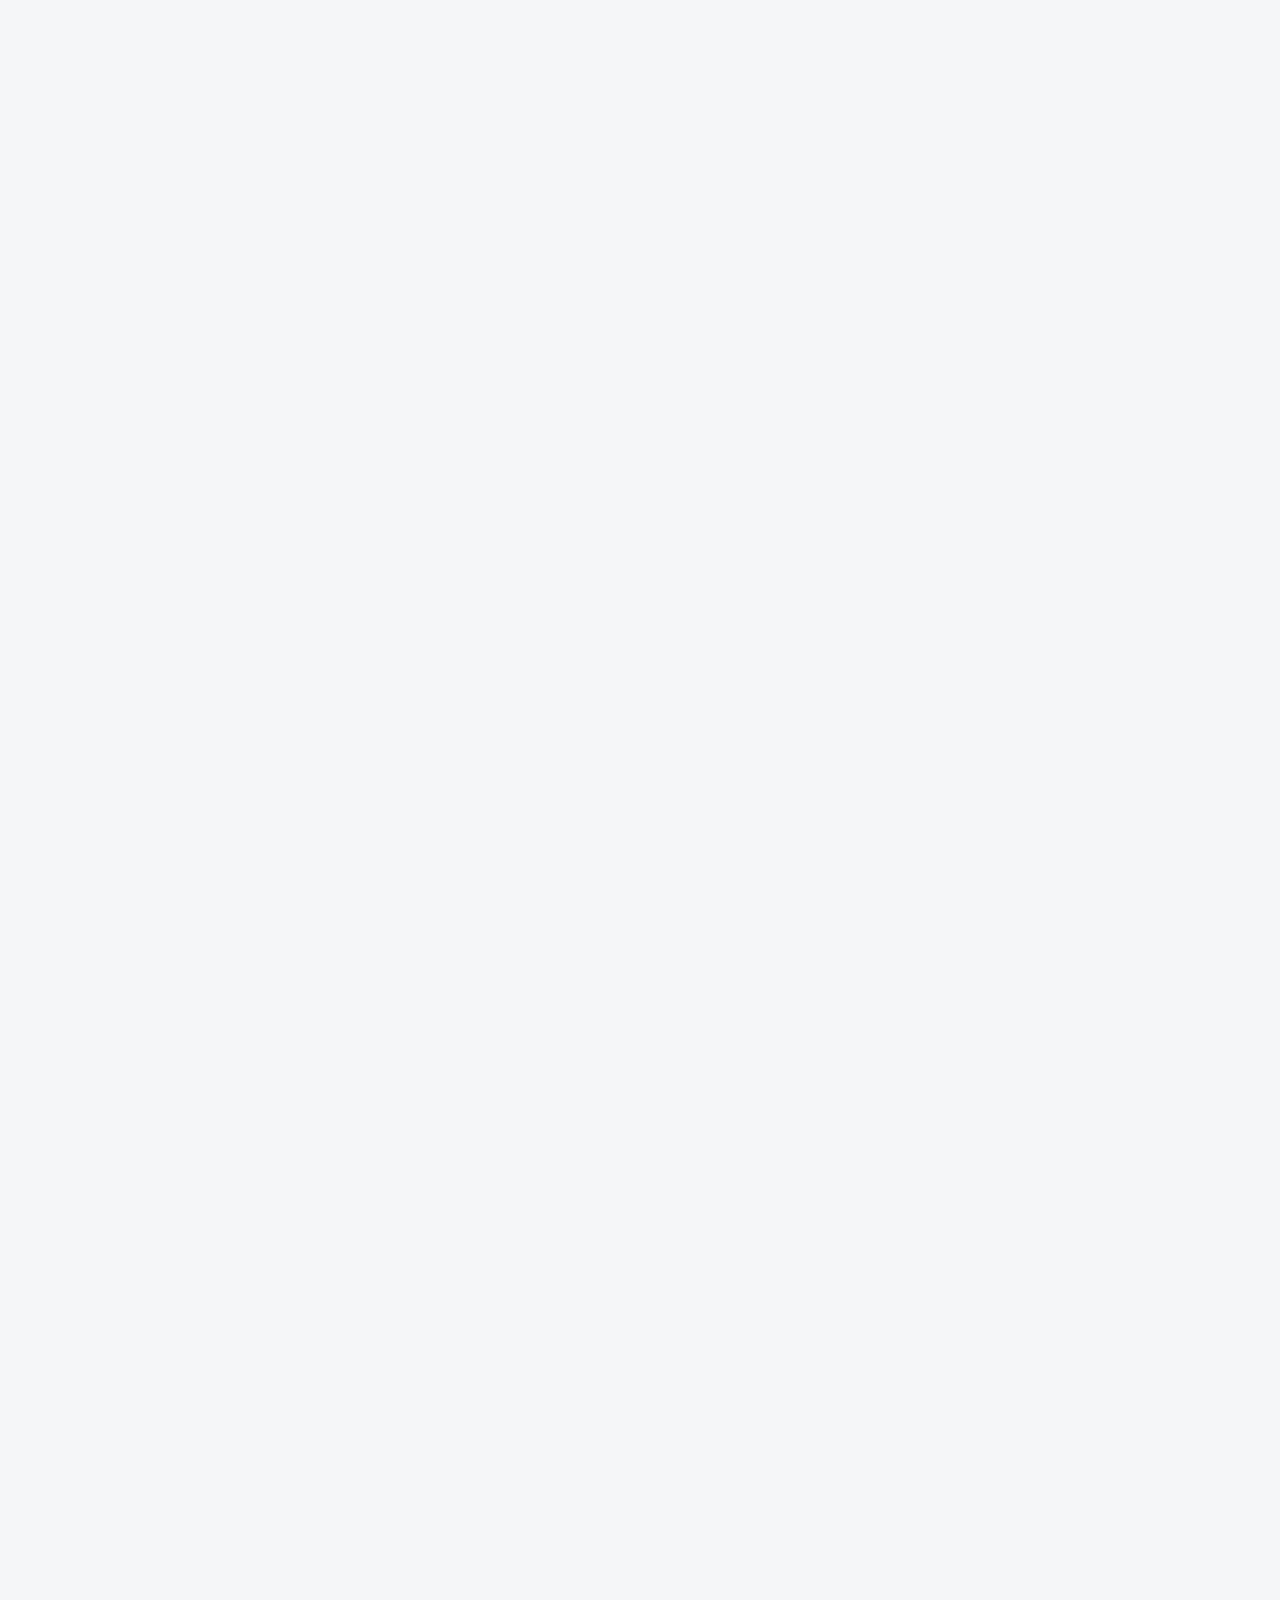
==== commit 47ffa3d4: "첫 화면 로고 · 그림 · 왼쪽 메뉴 틀(판 2026-11-13.6) Co-Authored-By: Claude Fable 5.2 <noreply@anthropic.com>" ====
--- a/index.html
+++ b/index.html
@@ -22,9 +22,9 @@
 <link rel="stylesheet" href="css/app.css">
 <!-- auth-kit: 로그인 전에는 도구 화면을 감춘다(js/auth.js 가 판정 뒤 푼다) -->
 <script>document.documentElement.classList.add('auth-lock')</script>
-<link rel="stylesheet" href="css/auth.css?v=2026-11-13.1">
-<link rel="stylesheet" href="css/board.css?v=2026-11-13.1">
-<link rel="stylesheet" href="css/kit-build.css?v=2026-11-13.1">
+<link rel="stylesheet" href="css/auth.css?v=2026-11-13.6">
+<link rel="stylesheet" href="css/board.css?v=2026-11-13.6">
+<link rel="stylesheet" href="css/kit-build.css?v=2026-11-13.6">
 <!-- /auth-kit -->
 </head>
 <body>
@@ -185,11 +185,11 @@
 <script src="js/engine.js"></script>
 <script src="js/app.js"></script>
 <!-- auth-kit: 로그인 · 사용 신청 · 승인 · 게시판(키트 정본 data10-00/kit/auth, 적용 build-2611-00/tools/kit) -->
-<script src="vendor/supabase.js?v=2026-11-13.1"></script>
-<script src="js/auth-config.js?v=2026-11-13.1"></script>
-<script src="js/kit-build.js?v=2026-11-13.1"></script>
-<script src="js/board.js?v=2026-11-13.1"></script>
-<script src="js/auth.js?v=2026-11-13.1"></script>
+<script src="vendor/supabase.js?v=2026-11-13.6"></script>
+<script src="js/auth-config.js?v=2026-11-13.6"></script>
+<script src="js/kit-build.js?v=2026-11-13.6"></script>
+<script src="js/board.js?v=2026-11-13.6"></script>
+<script src="js/auth.js?v=2026-11-13.6"></script>
 <!-- /auth-kit -->
 </body>
 </html>
--- a/css/kit-build.css
+++ b/css/kit-build.css
@@ -1,8 +1,37 @@
-/* build-2611 과제용 — 로그인 키트를 여러 쪽짜리 정적 화면에 맞춘다(정본 build-2611-00/tools/kit/kit-build.css) */
+/* build-2611 과제용 — 로그인 키트를 여러 쪽짜리 정적 화면에 맞춘다(정본 build-2611-00/tools/kit/kit-build.css)
+   로그인 뒤 틀은 마산(data10) 과제와 같다: 왼쪽 메뉴(과제 메뉴 + 「도움 · 관리」) · 위쪽 계정 줄 · 본문. */
 [hidden]{display:none !important;}
-.kit-bar{display:none;}
-.kit-shell .kit-bar{display:flex; justify-content:flex-end; align-items:center; flex-wrap:wrap; gap:6px 10px; max-width:1320px; margin:0 auto; padding:6px 20px; min-height:0; font-size:13.5px; position:relative; z-index:5;}
-.kit-shell .kit-bar .auth-chip{margin-left:auto; flex-wrap:wrap; justify-content:flex-end; max-width:100%;}
+.kit-bar{display:flex; justify-content:flex-end; align-items:center; flex-wrap:wrap; gap:6px 10px; max-width:1320px; margin:0 auto; padding:8px 20px; min-height:0; font-size:13.5px; position:relative; z-index:5;}
+.kit-bar .auth-chip{margin-left:auto; flex-wrap:wrap; justify-content:flex-end; max-width:100%;}
 .kit-shell.kit-page-on header.hero{display:none;}
 #kitPage{max-width:1320px; margin:0 auto; padding:8px 20px 40px; min-width:0;}
-@media print{ .kit-bar{display:none !important;} }
+
+/* 과제 스타일이 태그 이름(nav · aside)에 건 규칙이 키트 화면으로 새지 않게 한다(09 · 10) */
+#authGate nav.hp-links,#kitPage nav.kp-toc{flex-direction:row; flex-wrap:wrap;}
+
+/* 왼쪽 메뉴 — 위쪽 메뉴(.topnav)의 이름표와 목록을 옮겨 온 것 */
+.kit-has-side nav.topnav{display:none;}
+.kit-has-side body{padding-top:0;}
+.kit-has-side .hero{margin-top:0;}
+.kit-side{background:linear-gradient(180deg,#12305c 0%,#0c2244 100%); color:#e8eef7; padding:12px 14px; display:flex; flex-wrap:wrap; align-items:center; gap:6px 14px;}
+.kit-side .topnav-brand{display:block; min-height:0; color:#fff; font-weight:800; font-size:15.5px; line-height:1.35; text-decoration:none; padding:4px 4px;}
+.kit-side .topnav-brand small{display:block; margin:2px 0 0; font-weight:400; font-size:11.5px; opacity:.7;}
+.kit-side #nav{list-style:none; margin:0; padding:0; display:flex; flex-direction:row; flex-wrap:wrap; gap:2px; overflow:visible; flex:1 1 auto; min-width:0;}
+.kit-side #nav li{margin:0; padding:0; min-width:0;}
+.kit-side #nav a{display:flex; align-items:center; justify-content:flex-start; text-align:left; min-height:38px; padding:0 12px; border:0; border-radius:10px; color:rgba(232,238,247,.82); text-decoration:none; font-size:14px; font-weight:600; white-space:nowrap;}
+.kit-side #nav a:hover{background:rgba(255,255,255,.07); color:#fff;}
+.kit-side #nav a.active,.kit-side #nav a[aria-current="page"]{background:rgba(64,126,201,.55); color:#fff; box-shadow:inset 3px 0 0 #ffb347;}
+.kit-shell.kit-page-on .kit-side #nav a.active,.kit-shell.kit-page-on .kit-side #nav a[aria-current="page"]{background:transparent; box-shadow:none; color:rgba(232,238,247,.82);}
+.kit-side .kit-nav{flex:1 1 100%; flex-direction:row; flex-wrap:wrap; align-items:center; margin-top:4px; padding-top:8px;}
+.kit-side .kit-nav-t{margin:0 6px 0 0; padding:0 4px;}
+@media (min-width:1000px){
+  .kit-has-side body{padding-left:248px;}
+  .kit-side{position:fixed; left:0; top:0; bottom:0; width:248px; z-index:40; overflow-y:auto; flex-direction:column; flex-wrap:nowrap; align-items:stretch; gap:0; padding:18px 12px 16px;}
+  .kit-side .topnav-brand{padding:4px 12px 14px; margin-bottom:10px; border-bottom:1px solid rgba(255,255,255,.1);}
+  .kit-side #nav{flex-direction:column; flex-wrap:nowrap; flex:0 0 auto; align-items:stretch;}
+  .kit-side #nav a{min-height:42px; font-size:14.5px; white-space:normal;}
+  .kit-side .kit-nav{flex:0 0 auto; flex-direction:column; flex-wrap:nowrap; align-items:stretch; margin-top:14px; padding-top:12px;}
+  .kit-side .kit-nav-t{margin:0 0 4px; padding:0 12px;}
+  .kit-has-side section,.kit-has-side [id]{scroll-margin-top:16px;}
+}
+@media print{ .kit-bar,.kit-side{display:none !important;} .kit-has-side body{padding-left:0;} }
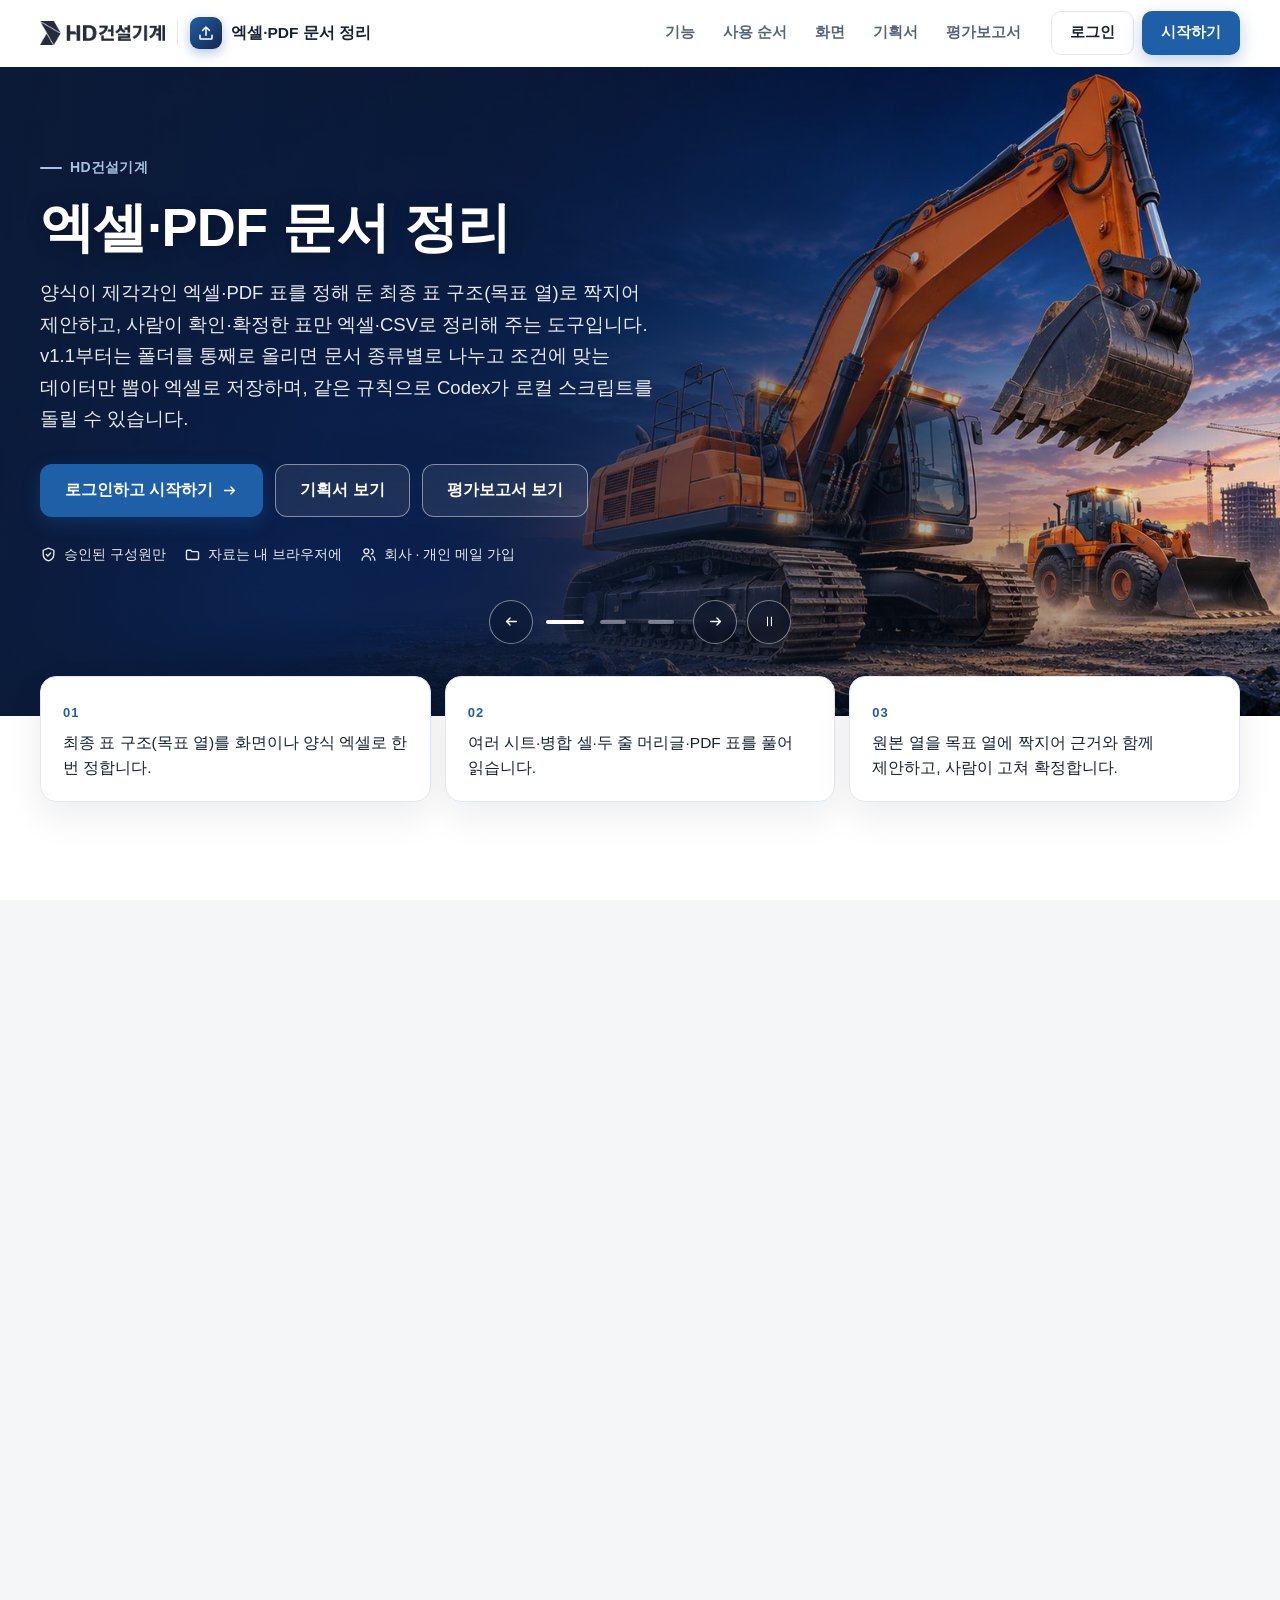
==== commit db8d778b: "첫 화면에 평가보고서 보기 · report.html Co-Authored-By: Claude Fable 5.2 <noreply@anthropic.com>" ====
--- a/index.html
+++ b/index.html
@@ -22,9 +22,9 @@
 <link rel="stylesheet" href="css/app.css">
 <!-- auth-kit: 로그인 전에는 도구 화면을 감춘다(js/auth.js 가 판정 뒤 푼다) -->
 <script>document.documentElement.classList.add('auth-lock')</script>
-<link rel="stylesheet" href="css/auth.css?v=2026-11-13.6">
-<link rel="stylesheet" href="css/board.css?v=2026-11-13.6">
-<link rel="stylesheet" href="css/kit-build.css?v=2026-11-13.6">
+<link rel="stylesheet" href="css/auth.css?v=2026-11-13.8">
+<link rel="stylesheet" href="css/board.css?v=2026-11-13.8">
+<link rel="stylesheet" href="css/kit-build.css?v=2026-11-13.8">
 <!-- /auth-kit -->
 </head>
 <body>
@@ -185,11 +185,11 @@
 <script src="js/engine.js"></script>
 <script src="js/app.js"></script>
 <!-- auth-kit: 로그인 · 사용 신청 · 승인 · 게시판(키트 정본 data10-00/kit/auth, 적용 build-2611-00/tools/kit) -->
-<script src="vendor/supabase.js?v=2026-11-13.6"></script>
-<script src="js/auth-config.js?v=2026-11-13.6"></script>
-<script src="js/kit-build.js?v=2026-11-13.6"></script>
-<script src="js/board.js?v=2026-11-13.6"></script>
-<script src="js/auth.js?v=2026-11-13.6"></script>
+<script src="vendor/supabase.js?v=2026-11-13.8"></script>
+<script src="js/auth-config.js?v=2026-11-13.8"></script>
+<script src="js/kit-build.js?v=2026-11-13.8"></script>
+<script src="js/board.js?v=2026-11-13.8"></script>
+<script src="js/auth.js?v=2026-11-13.8"></script>
 <!-- /auth-kit -->
 </body>
 </html>
